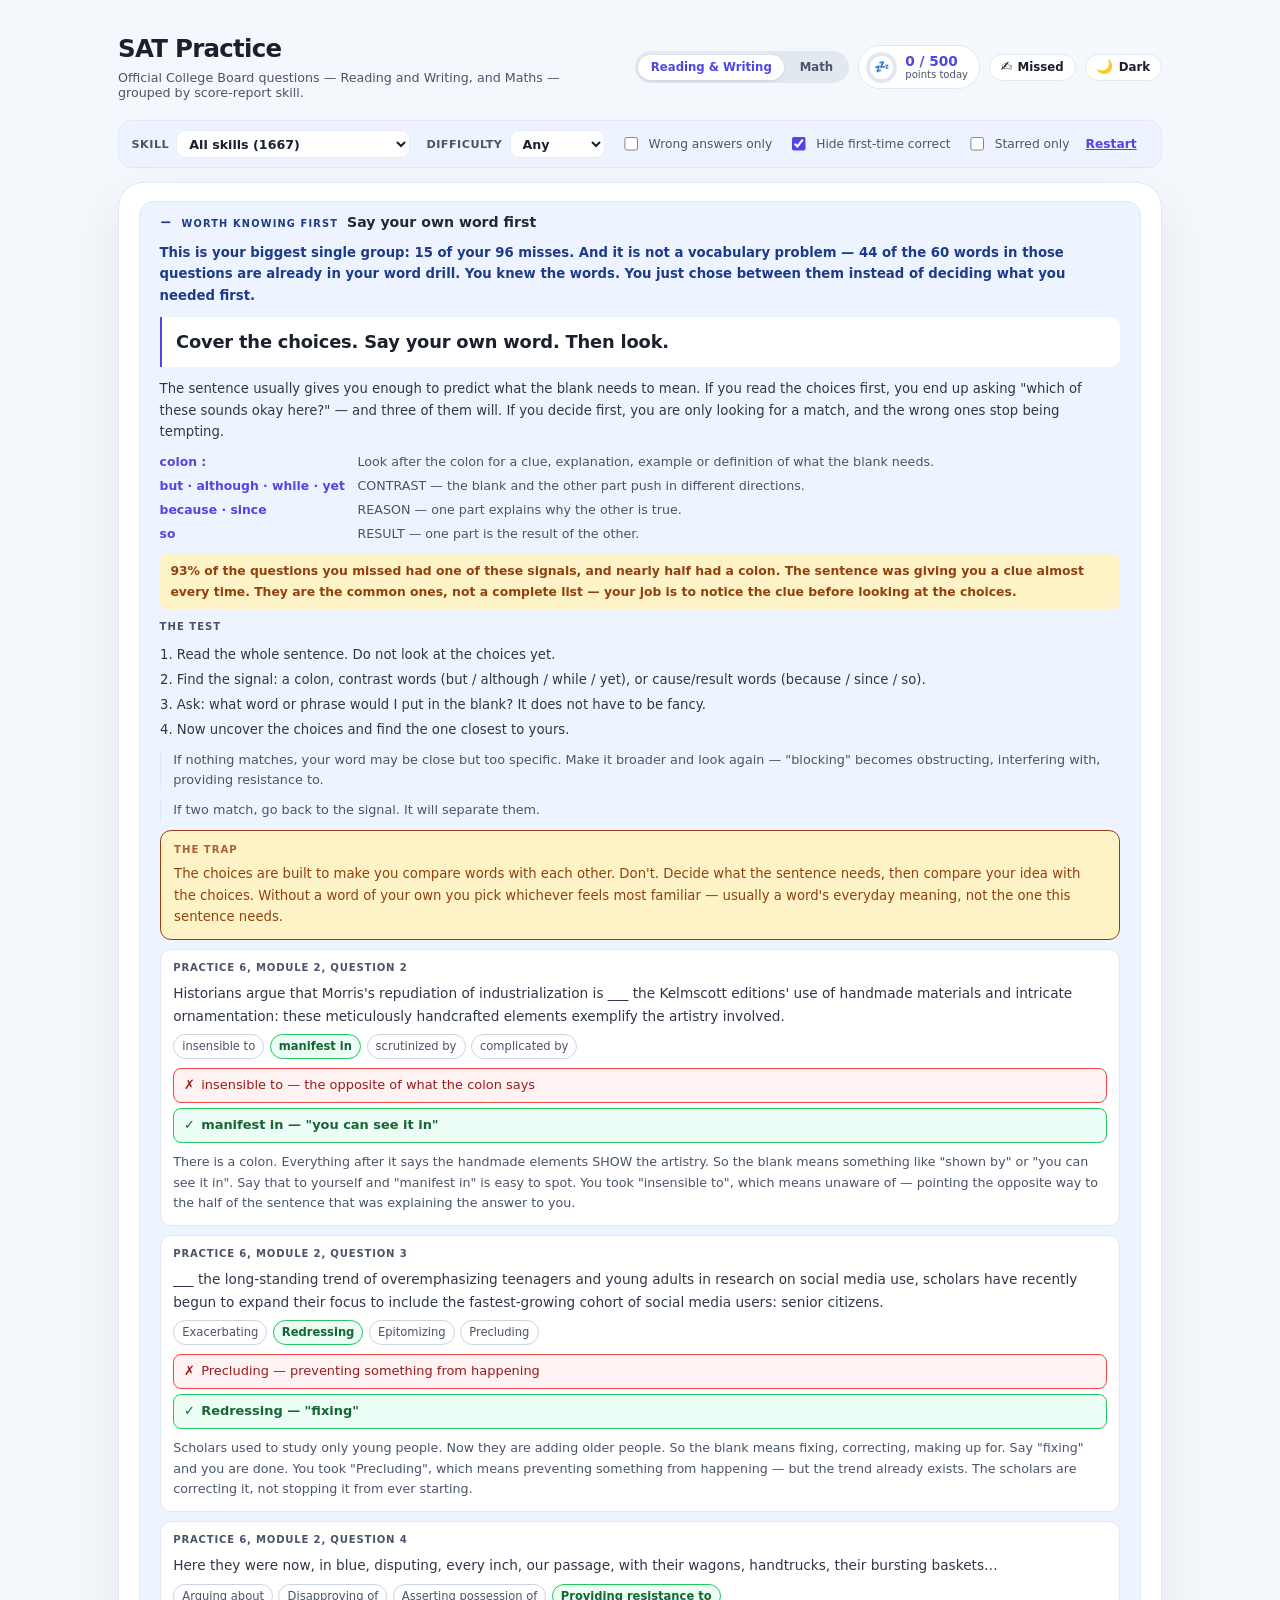
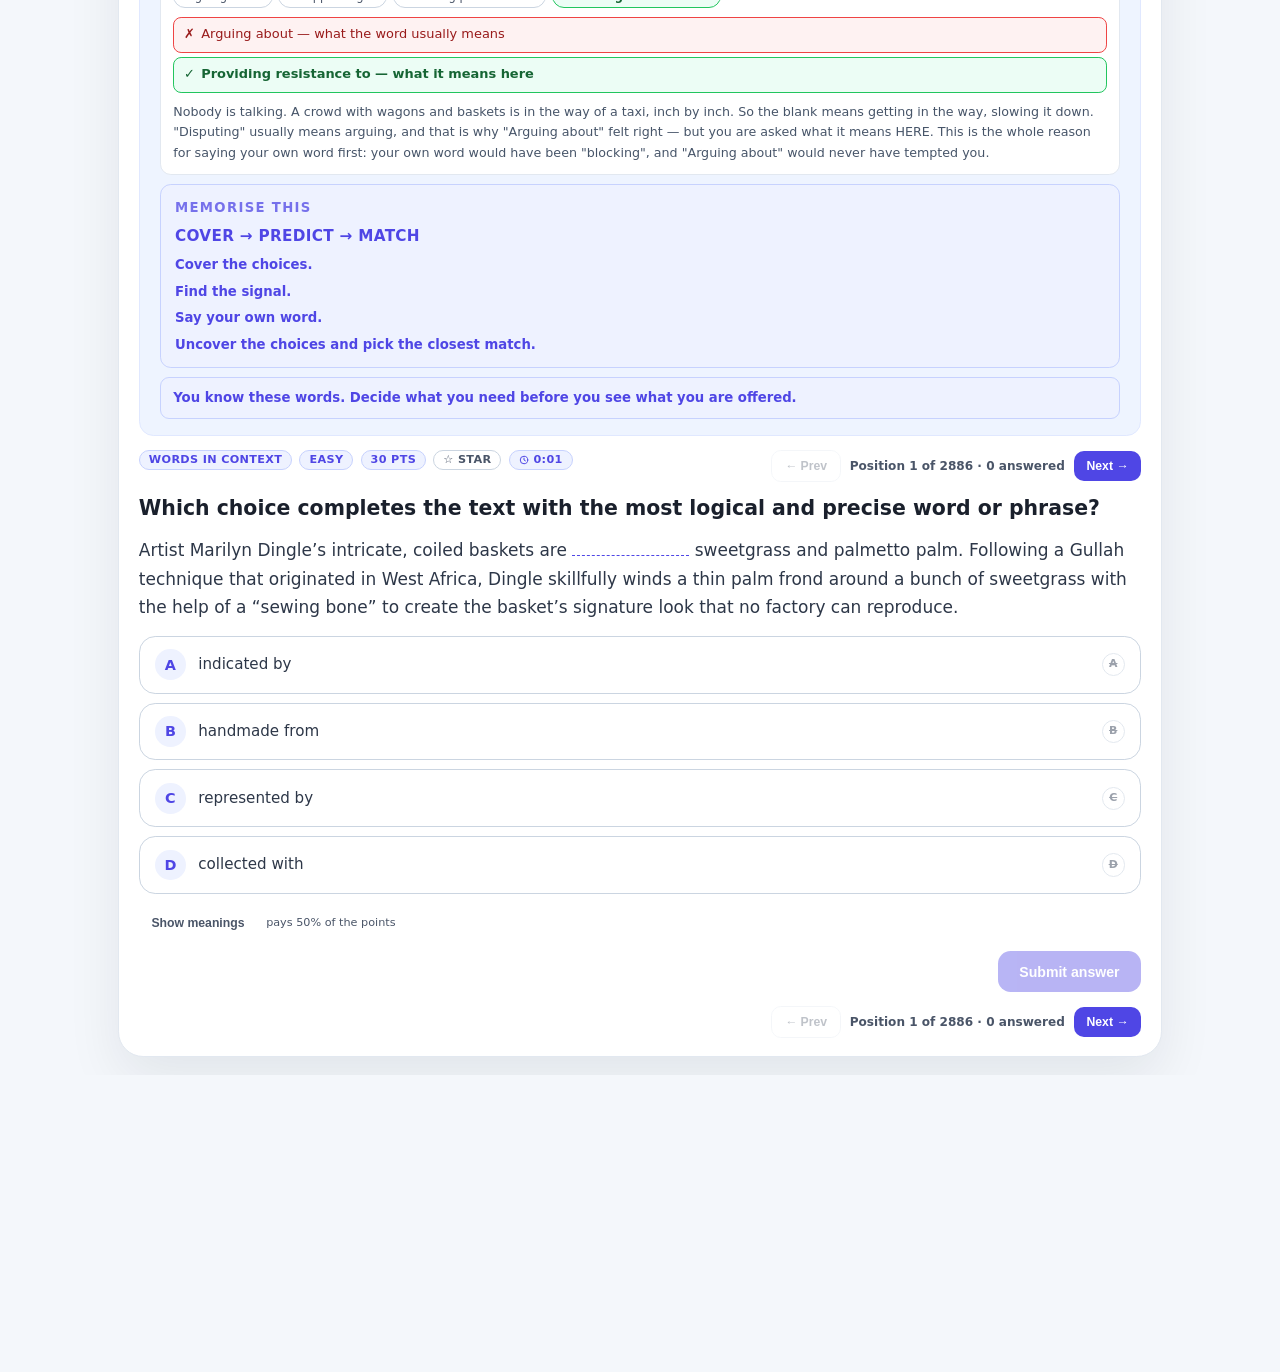
==== index.html @ 25da9910 "words-in-context concept" ====
<!DOCTYPE html>
<html lang="en">
<head>
  <meta charset="UTF-8" />
  <meta name="viewport" content="width=device-width, initial-scale=1.0" />
  <title>SAT Practice</title>
  <!-- ?v= bumps whenever styles.css changes, so browsers and GitHub Pages
       cannot serve a stale stylesheet against new markup. -->
  <link rel="stylesheet" href="styles.css?v=84" />
  <script>
    // Applied before first paint so a saved dark preference never flashes light.
    try {
      var saved = localStorage.getItem('theme');
      if (saved === 'dark' || saved === 'light') {
        document.documentElement.setAttribute('data-theme', saved);
      }
    } catch (e) { /* storage unavailable; fall back to the OS preference */ }
  </script>
</head>
<body>
  <div class="page">
    <div class="topbar">
      <div>
        <!-- Names the app, not the section. The section switch is immediately
             below and already says which half he is in, so a heading that
             rewrote itself was both redundant and the thing still claiming this
             app is Reading-and-Writing only. -->
        <h1>SAT Practice</h1>
        <p>Official College Board questions — Reading and Writing, and Maths —
           grouped by score-report skill.</p>
      </div>
      <!-- The only progress kept on screen while he works, and the way into the
           rest of it: the ring fills with the day's points and the mark inside
           changes as it does, so one glance says how the day is going. -->
      <div class="topbar-tools">
        <!-- Up here with the chrome rather than down in the filter bar: the SAT
             scores these separately, 200-800 each, so they are two modes and not
             two filters -- switching swaps the pool, the skill list and the
             headline figure together. Moving it out also lets the filters below
             sit on one line. Maths is ~33 MB of MathML and figures and is not
             fetched until this is pressed. -->
        <div class="section-switch" role="group" aria-label="Section">
          <button type="button" class="section-btn is-on" data-section="rw"
                  aria-pressed="true">Reading &amp; Writing</button>
          <button type="button" class="section-btn" data-section="math"
                  aria-pressed="false">Math</button>
        </div>
        <button type="button" class="target-tile" id="openProgress" aria-label="Open progress">
          <span class="target-ring" id="targetRing">
            <span class="target-icon" id="targetIcon" aria-hidden="true">💤</span>
          </span>
          <span class="target-text">
            <span class="target-num" id="targetMini">0 / 500</span>
            <span class="target-lbl" id="targetLbl">points today</span>
          </span>
        </button>
        <!-- Every question he has missed on a real test, in one list. Shares the
             theme toggle's shape because it is the same kind of control: a small
             thing beside the ring, not competing with it. -->
        <button type="button" class="theme-toggle" id="openMissed" aria-haspopup="dialog">
          <span class="theme-toggle-icon" aria-hidden="true">✍️</span>
          <span class="theme-toggle-label">Missed</span>
        </button>
        <button type="button" class="theme-toggle" id="themeToggle" aria-pressed="false">
          <span class="theme-toggle-icon" aria-hidden="true">🌙</span>
          <span class="theme-toggle-label">Dark</span>
        </button>
      </div>
    </div>

    <!-- One compact bar. The skill list is built from the loaded banks and
         grouped by domain inside the dropdown, so the four score-report
         headings survive without costing four rows of screen. -->
    <div class="controls">
      <label class="control">
        <span>Skill</span>
        <select id="skillSelect"></select>
      </label>
      <label class="control">
        <span>Difficulty</span>
        <select id="difficultySelect">
          <option value="all">Any</option>
          <option value="easy">Easy</option>
          <option value="medium">Medium</option>
          <option value="hard">Hard</option>
        </select>
      </label>
      <!-- Only ever means anything inside "Missed in a test", so it appears with
           that skill and is absent otherwise rather than sitting there greyed
           out in every other view. Options are built from the set itself. -->
      <label class="control" id="testControl" hidden>
        <span>Test</span>
        <select id="testSelect"></select>
      </label>
      <!-- Questions he has missed are kept out of the ordinary sequence and
           gathered here, so they can be worked through as a set rather than met
           one at a time weeks apart. Nothing is deleted; this tick is where they
           live. -->
      <label class="switch" title="Questions you have missed are held out of the normal sequence and collected here. Tick to work through them as a set.">
        <input type="checkbox" id="wrongOnlyToggle" />
        <span>Wrong answers only</span>
      </label>
      <!-- On by default: the useful set is what he has still to get right, not
           the whole bank. Nothing is deleted -- the counts stay in his history
           and unticking brings every one of them straight back. -->
      <label class="switch" title="Hides questions answered correctly first time and never missed since. Nothing is deleted — untick to practise them again.">
        <input type="checkbox" id="hideAcedToggle" checked />
        <span>Hide first-time correct</span>
      </label>
      <!-- The only set he picks by hand. Inside it the two automatic retirements
           are off: a question he starred must not disappear because he later got
           it right. -->
      <label class="switch" title="Only the questions you have starred. Star and unstar them on the question itself — nothing here is automatic.">
        <input type="checkbox" id="starredOnlyToggle" />
        <span>Starred only</span>
      </label>
      <button type="button" class="link-btn" id="restartSequence">Restart</button>
    </div>

    <div class="layout">
      <!-- id is the scroll anchor: advancing lands here rather than the page top. -->
      <div class="card" id="questionCard">
        <div class="question-panel">
          <!-- Shown the moment the day's target is met. "Keep going" dismisses it
               for the rest of the session, so the target is a finish line rather
               than a wall -- he can always carry on, he just knows he's done. -->
          <div class="day-done" id="dayDone" hidden>
            <div>
              <p class="day-done-title">Daily set complete</p>
              <p class="day-done-detail" id="dayDoneDetail"></p>
            </div>
            <button type="button" class="btn btn-small day-done-go" id="dayDoneGo">Keep going</button>
          </div>

          <!-- The rule behind the skill he is working, ahead of the questions on
               it. <details> so it opens once and then folds away: a lesson he has
               read is furniture, and one he has not is the whole point. Whether it
               is folded is remembered. -->
          <details class="concept" id="conceptPanel" hidden>
            <summary class="concept-head">
              <span class="concept-kicker">Worth knowing first</span>
              <span class="concept-title" id="conceptTitle"></span>
            </summary>
            <div class="concept-body" id="conceptBody"></div>
          </details>

          <!-- The pager rides the badge line rather than taking a row of its own:
               that line is mostly empty, and the title below keeps full width to
               wrap in. A second copy sits at the foot of the card, right-aligned
               to match. Only this readout is aria-live, so it announces once. -->
          <div class="question-header">
            <p class="q-meta"></p>
            <div class="pager">
              <button class="btn btn-small prev-question">← Prev</button>
              <p class="set-readout" aria-live="polite"></p>
              <button class="btn btn-small next-question">Next →</button>
            </div>
          </div>

          <!-- Two reasons a question needs the PDF open alongside: the extraction
               lost an underline the question asks about, or the answer lives in a
               graph or table, which is not text and so was never going to survive.
               The title and detail are both set from script. -->
          <div class="pdf-notice" id="pdfNotice" hidden>
            <p class="pdf-notice-title" id="pdfNoticeTitle">Read this one from the PDF</p>
            <p class="pdf-notice-detail" id="pdfNoticeDetail"></p>
          </div>

          <h2 class="question-title">Loading…</h2>

          <p class="cloze"></p>

          <!-- Maths stems are multi-paragraph and can hold a figure, and a <p>
               cannot contain a <p> -- dropped into .cloze above, the parser would
               unnest them and the stem would come apart. Its own block, shown
               instead of the title and cloze for that section. -->
          <div class="math-stem" id="mathStem" hidden></div>

          <!-- Shown automatically for any question tagged with a relationship;
               there is no switch because committing to the direction first is
               how these are meant to be worked. -->
          <div class="direction-step" id="directionStep" hidden>
            <p class="direction-prompt">Before you look at the choices — which way does this sentence turn?</p>
            <div class="direction-choices" id="directionChoices"></div>
            <p class="direction-feedback" id="directionFeedback" hidden></p>
          </div>

          <div class="options"></div>

          <!-- Words in Context only. Reveals what the four choices mean before he
               answers, for a share of the points -- without it, a question whose
               words he does not know is a blind guess, and he learns nothing from
               it. The share falls the more he leans on it in a day. -->
          <div class="peek-row" id="peekRow" hidden>
            <button type="button" class="btn btn-small peek-btn" id="peekBtn">
              Show meanings
            </button>
            <span class="peek-note" id="peekNote"></span>
          </div>

          <!-- Grading sits behind a button on purpose: clicking a choice only
               marks it, so two options can be weighed and the mark moved before
               anything is committed. Hidden once the question has been graded. -->
          <div class="submit-row" id="submitRow">
            <button type="button" class="btn submit-answer" id="submitAnswer" disabled>Submit answer</button>
          </div>

          <p class="rule-box" id="ruleBox" hidden></p>

          <!-- Vocabulary drill only: hands him back to the question the word came
               from, so a word is never just a word on a card. -->
          <div class="source-row" id="sourceRow" hidden>
            <button type="button" class="btn btn-small source-link" id="sourceLink">
              See this word in its question →
            </button>
          </div>

          <div class="pager pager-bottom">
            <button class="btn btn-small prev-question">← Prev</button>
            <p class="set-readout"></p>
            <button class="btn btn-small next-question">Next →</button>
          </div>

        </div>
      </div>

    </div>
  </div>


  <!-- Progress lives here rather than beside the question: a wall of numbers
       moving in his peripheral vision while he reads a passage was the problem.
       Native <dialog> brings the backdrop, Esc and focus handling with it. -->
  <dialog class="progress-dialog" id="progressDialog" aria-labelledby="progressTitle">
    <div class="progress-head">
      <div>
        <h2 class="progress-title" id="progressTitle">Progress</h2>
        <p class="progress-sub" id="progressSub"></p>
      </div>
      <button type="button" class="dialog-close" id="closeProgress" aria-label="Close progress">
        <span aria-hidden="true">×</span>
      </button>
    </div>
    <div class="progress-body">
      <!-- Four tiles: the day, the score, the habit, the record. Every figure on
           screen at once, so there is nothing to navigate. -->
      <div class="tiles">
        <div class="tile">
          <div class="tile-k">Today</div>
          <div class="tile-v is-accent" id="dailyCount">0</div>
          <div class="tile-n" id="dailyNote">of 500 points</div>
          <div class="daily-track">
            <div class="daily-fill" id="dailyFill"></div>
          </div>
          <!-- Right plus wrong IS answered, so a third count said nothing new. -->
          <div class="session-summary">
            <span class="chip-right" id="correctCount">✓ 0</span>
            <span class="chip-wrong" id="incorrectCount">✗ 0</span>
          </div>

          <!-- Where the day's points came from. The two sections are scored
               separately by the SAT, so one total answers "did I work today" but
               not "did I work on the thing I am weakest at". Hidden until there
               are points to split. -->
          <div class="day-split" id="daySplit" hidden>
            <span class="split-part"><b id="splitRwPts">0</b> R&amp;W</span>
            <span class="split-part"><b id="splitMathPts">0</b> Math</span>
            <!-- Only on a day that straddles the arrival of the split: points
                 answered before it existed belong to no section. Shown so the
                 parts always reconcile with the total above. -->
            <span class="split-part is-rest" id="splitRest" hidden>
              <b id="splitRestPts">0</b> earlier
            </span>
          </div>
        </div>

        <div class="tile">
          <div class="tile-k">Projected</div>
          <div class="tile-v" id="projection">—</div>
          <div class="tile-n" id="projectionNote"></div>
          <!-- Both sections at once, the way the points split does: the big number
               follows whichever section he is working, but a progress dialog is
               read to see where he stands overall, and switching section to find
               the other figure would defeat that. The SAT scores them separately,
               so there is no combined total here on purpose. -->
          <div class="day-split" id="scoreSplit" hidden>
            <span class="split-part"><b id="splitRwScore">—</b> R&amp;W</span>
            <span class="split-part"><b id="splitMathScore">—</b> Math</span>
          </div>
        </div>

        <div class="tile">
          <div class="tile-k">Streak</div>
          <div class="tile-v" id="streakValue">0</div>
          <div class="tile-n" id="streakDays">days in a row</div>
        </div>

        <div class="tile">
          <div class="tile-k">Best day</div>
          <div class="tile-v" id="bestValue">—</div>
          <div class="tile-n" id="pointsNote"></div>
        </div>
      </div>

      <div class="panel-grid">
        <section>
          <h3 class="panel-heading">Run-in to the SAT</h3>
          <!-- The grid is aria-hidden: the streak tile says it in words already,
               and a screen reader gains nothing from fifty unlabelled squares. -->
          <div class="heat-labels" aria-hidden="true">
            <span>M</span><span>T</span><span>W</span><span>T</span><span>F</span><span>S</span><span>S</span>
          </div>
          <div class="heat" id="heatmap" aria-hidden="true"></div>
        </section>

        <section>
          <h3 class="panel-heading">Skill strength · weakest first</h3>
          <div class="skills-grid" id="skillStats"></div>
          <p class="queue-note">
            The multiplier is what each answer pays. Pick a skill from the dropdown
            to work on it.
          </p>
          <div class="streak" id="streakStrip" aria-label="Recent answers"></div>
          <p class="queue-note" id="lifetimeStats">No questions answered yet</p>
          <p class="direction-score" id="directionScore" hidden></p>
        </section>
      </div>

      <!-- Vocabulary he has actually met, gathered from the questions he has
           worked. Words from questions he got wrong come first, because those are
           the ones that cost him marks. The list scrolls inside its own box so the
           dialog itself never does. -->
      <section class="words-block">
        <h3 class="panel-heading" id="wordsHeading">Words met</h3>
        <div class="words-list" id="wordsList"></div>
      </section>
    </div>
  </dialog>

  <!-- Every question missed on a real test, in one place: the sittings down the
       left, the question he picks laid out on the right. One dialog rather than a
       list that opens a second over the top of itself -- browsing and reading are
       the same activity here, and a popup covering the list loses his place in it.
       Nothing is withheld on the right: he has already sat these. -->
  <dialog class="progress-dialog missed-dialog" id="missedDialog" aria-labelledby="missedTitle">
    <div class="progress-head">
      <div>
        <h2 class="progress-title" id="missedTitle">Missed in a test</h2>
        <p class="progress-sub" id="missedSub"></p>
      </div>
      <button type="button" class="dialog-close" id="closeMissed" aria-label="Close missed questions">
        <span aria-hidden="true">×</span>
      </button>
    </div>

    <div class="missed-split">
      <!-- Left: the filters and the list, scrolling on their own. -->
      <div class="missed-pane">
        <div class="missed-filters">
          <label class="control">
            <span>Test</span>
            <select id="missedTest"></select>
          </label>
          <label class="control">
            <span>Skill</span>
            <select id="missedSkill"></select>
          </label>
        </div>
        <div class="missed-body" id="missedList"></div>
      </div>

      <!-- Right: whichever question is selected, as the card renders it. -->
      <div class="missed-detail" id="missedDetail">
        <div class="missed-detail-head">
          <h3 class="missed-detail-title" id="qDialogTitle">Nothing selected</h3>
          <p class="progress-sub" id="qDialogSub"></p>
        </div>
        <div class="question-body" id="qDialogBody"></div>
        <!-- Two things to want from a question he has already sat, and opening it
             should not decide for him: read it cold and try it again, or go
             straight to why the answer was the answer. So it opens unmarked and
             the solution is a deliberate press. -->
        <div class="question-foot">
          <button type="button" class="btn btn-small" id="revealSolution" hidden>See solution</button>
          <button type="button" class="btn btn-small" id="practiseQuestion" hidden>Take this question</button>
        </div>
      </div>
    </div>
  </dialog>

  <script src="shared.js?v=11"></script>
  <script src="app.js?v=91"></script>
</body>
</html>
---- styles.css ----
:root {
  color-scheme: light;
  --bg: #f4f7fb;
  --fg: #1a202c;
  --muted: #4a5568;
  --body-text: #2d3748;
  --detail-text: #475569;
  --heading: #1f2937;

  --card-bg: #ffffff;
  --card-border: #e2e8f0;
  --card-shadow: 0 24px 60px rgba(15, 23, 42, 0.08);

  --panel-bg: #eef4ff;
  --panel-border: #e0e8ff;
  --panel-fg: #1e3a8a;
  --chip-bg: #ffffff;
  --chip-border: #e6edf9;

  --option-bg: #ffffff;
  --option-border: #cbd5e1;
  --option-hover: #667eea;
  --rule: #e2e8f0;

  --btn-bg: #e2e8f0;
  --btn-fg: #1f2937;

  --correct-border: #22c55e;
  --correct-bg: #ecfdf5;
  --incorrect-border: #ef4444;
  --incorrect-bg: #fef2f2;

  --pending-bg: #fef3c7;
  --pending-fg: #92400e;
  --good-bg: #d1fae5;
  --good-fg: #166534;
  --bad-bg: #fee2e2;
  --bad-fg: #991b1b;

  --accent: #4f46e5;
  --accent-fg: #ffffff;
  --accent-soft: #eef2ff;
  --accent-border: #c7d2fe;
}

/* Dark values live in one place and are applied by two selectors below:
   the OS preference, and an explicit data-theme set by the toggle. */
@media (prefers-color-scheme: dark) {
  :root:not([data-theme="light"]) {
    color-scheme: dark;
    --bg: #0f172a;
    --fg: #e2e8f0;
    --muted: #94a3b8;
    --body-text: #cbd5e1;
    --detail-text: #94a3b8;
    --heading: #f1f5f9;

    --card-bg: #1e293b;
    --card-border: #334155;
    --card-shadow: 0 24px 60px rgba(0, 0, 0, 0.45);

    --panel-bg: #172136;
    --panel-border: #33415f;
    --panel-fg: #93c5fd;
    --chip-bg: #0f172a;
    --chip-border: #334155;

    --option-bg: #1e293b;
    --option-border: #475569;
    --option-hover: #818cf8;
    --rule: #334155;

    --btn-bg: #334155;
    --btn-fg: #e2e8f0;

    --correct-border: #22c55e;
    --correct-bg: #052e1b;
    --incorrect-border: #ef4444;
    --incorrect-bg: #3f1212;

    --pending-bg: #422006;
    --pending-fg: #fcd34d;
    --good-bg: #052e1b;
    --good-fg: #6ee7b7;
    --bad-bg: #3f1212;
    --bad-fg: #fca5a5;

    --accent: #818cf8;
    --accent-fg: #0f172a;
    --accent-soft: #272554;
    --accent-border: #4338ca;
  }
}

:root[data-theme="dark"] {
  color-scheme: dark;
  --bg: #0f172a;
  --fg: #e2e8f0;
  --muted: #94a3b8;
  --body-text: #cbd5e1;
  --detail-text: #94a3b8;
  --heading: #f1f5f9;

  --card-bg: #1e293b;
  --card-border: #334155;
  --card-shadow: 0 24px 60px rgba(0, 0, 0, 0.45);

  --panel-bg: #172136;
  --panel-border: #33415f;
  --panel-fg: #93c5fd;
  --chip-bg: #0f172a;
  --chip-border: #334155;

  --option-bg: #1e293b;
  --option-border: #475569;
  --option-hover: #818cf8;
  --rule: #334155;

  --btn-bg: #334155;
  --btn-fg: #e2e8f0;

  --correct-border: #22c55e;
  --correct-bg: #052e1b;
  --incorrect-border: #ef4444;
  --incorrect-bg: #3f1212;

  --pending-bg: #422006;
  --pending-fg: #fcd34d;
  --good-bg: #052e1b;
  --good-fg: #6ee7b7;
  --bad-bg: #3f1212;
  --bad-fg: #fca5a5;

  --accent: #818cf8;
  --accent-fg: #0f172a;
  --accent-soft: #272554;
  --accent-border: #4338ca;
}

* {
  box-sizing: border-box;
}

/* The hidden attribute is display:none from the UA stylesheet, and ANY author
   rule that sets display beats it regardless of specificity. Three elements are
   toggled with .hidden from JS and also carry a display of their own --
   .submit-row, .day-done and .options -- so without this they never actually
   hide. Keep this rule above the components it guards. */
[hidden] {
  display: none !important;
}

body {
  margin: 0;
  font-family: Inter, system-ui, sans-serif;
  background: var(--bg);
  color: var(--fg);
  display: flex;
  justify-content: center;
  /* Bakes in what browser zoom at 90% looked like. Applied here rather than
     scaling forty individual values because zoom scales everything -- type, the
     px paddings and gaps, the badge chips, the sidebar -- in one proportional
     step, which is exactly what the browser was doing. Set to 1 to undo.
     Note this does NOT shift the media-query breakpoints: real browser zoom
     widens the viewport in CSS px, element zoom does not, so the 780px stacking
     point still fires on the true window width. That is the behaviour we want. */
  zoom: 0.9;
}

.page {
  /* max-width rather than a fixed width, so windows narrower than 1200px
     shrink to fit instead of forcing the page to scroll sideways. */
  width: 100%;
  max-width: 1200px;
  margin-top: 18px;
  padding: 20px;
}

.topbar {
  display: flex;
  position: relative;
  justify-content: space-between;
  align-items: center;
  gap: 24px;
  margin-bottom: 22px;
}
.topbar h1 {
  margin: 0;
  font-size: 1.7rem;
  letter-spacing: -0.03em;
}
.topbar p {
  margin: 8px 0 0;
  color: var(--muted);
  /* Wide enough to keep the subtitle on one line on a desktop; it still wraps
     on narrow screens, where the topbar stacks anyway. */
  max-width: 640px;
  font-size: 0.88rem;
}

.sparkle-canvas {
  position: absolute;
  inset: 0;
  width: 100%;
  height: 100%;
  pointer-events: none;
  border-radius: 28px;
  z-index: 10;
  background: transparent;
}



.session-summary {
  display: flex;
  gap: 6px;
  flex-wrap: wrap;
  color: var(--panel-fg);
  font-size: 0.92rem;
  font-weight: 700;
  align-items: center;
}

.session-summary .chip-right {
  color: var(--good-fg);
  border-color: var(--correct-border);
}

.session-summary .chip-wrong {
  color: var(--bad-fg);
  border-color: var(--incorrect-border);
}

.session-summary span {
  padding: 3px 9px;
  border-radius: 999px;
  background: var(--chip-bg);
  border: 1px solid var(--chip-border);
  font-weight: 600;
  font-size: 0.92rem;
}






.daily-track {
  height: 6px;
  border-radius: 999px;
  background: var(--btn-bg);
  overflow: hidden;
}

.daily-fill {
  height: 100%;
  width: 0;
  border-radius: 999px;
  background: var(--accent);
  transition: width 0.35s ease;
}

/* Green rather than accent once the day is done, so a full bar reads as
   finished instead of merely long. */
.daily-fill.is-done {
  background: var(--correct-border);
}

/* Banner at the top of the card the moment the target is met. */
.day-done {
  display: flex;
  align-items: center;
  justify-content: space-between;
  gap: 14px;
  padding: 12px 14px;
  border-radius: 14px;
  border: 1px solid var(--correct-border);
  background: var(--correct-bg);
}

.day-done-title {
  margin: 0;
  font-size: 0.98rem;
  font-weight: 700;
  color: var(--fg);
}

.day-done-detail {
  margin: 2px 0 0;
  font-size: 0.84rem;
  color: var(--body-text);
}

.day-done-go {
  flex-shrink: 0;
  background: transparent;
  color: var(--muted);
  border: 1px solid var(--btn-bg);
}

.day-done-go:hover {
  background: var(--btn-bg);
  color: var(--btn-fg);
}

@media (prefers-reduced-motion: reduce) {
  .daily-fill { transition: none; }
}






/* The per-question worth, sitting with the skill and difficulty badges. Accent
   fill rather than the outlined look of the others, because it is the one badge
   that changes question to question. */
.q-meta .tag-points {
  background: var(--accent);
  border-color: var(--accent);
  color: var(--accent-fg);
  font-variant-numeric: tabular-nums;
}

/* ---------- Words met ---------- */

.source-row {
  display: flex;
  justify-content: flex-start;
}

.source-link {
  background: var(--accent-soft);
  color: var(--accent);
  border: 1px solid var(--accent-border);
}

.source-link:hover {
  background: var(--accent);
  color: var(--accent-fg);
}

.words-block {
  padding-top: 16px;
  border-top: 1px solid var(--rule);
}

/* Scrolls inside its own box, so a long list never makes the dialog scroll. */
.words-list {
  max-height: 116px;
  overflow-y: auto;
  display: grid;
  grid-template-columns: repeat(2, minmax(0, 1fr));
  gap: 2px 26px;
  padding-right: 6px;
}

.word-row {
  display: flex;
  align-items: baseline;
  gap: 8px;
  padding: 3px 0;
  font-size: 0.85rem;
  border-bottom: 1px solid transparent;
}

.word-term {
  flex: 0 0 auto;
  font-weight: 700;
  color: var(--fg);
}

.word-gloss {
  min-width: 0;
  color: var(--muted);
  /* One line each: the list is for recognition, and the sentence is on hover. */
  white-space: nowrap;
  overflow: hidden;
  text-overflow: ellipsis;
}

/* Met in a question he got wrong -- the ones worth coming back to. */
.word-row.is-missed .word-term {
  color: var(--bad-fg);
}

.word-row.is-missed {
  border-bottom-color: var(--incorrect-border);
}

@media (max-width: 720px) {
  .words-list {
    grid-template-columns: minmax(0, 1fr);
  }
}

.q-meta .tag-points.is-earned {
  background: var(--correct-border);
  border-color: var(--correct-border);
  color: var(--card-bg);
}

.q-meta .tag-points.is-missed {
  background: transparent;
  border-color: var(--option-border);
  color: var(--muted);
}

/* The clock. Outlined and muted rather than filled: it ticks once a second, and a
   coloured badge doing that beside the question is a thing to watch instead of the
   question. tabular-nums so the line does not shuffle as the digits change, and a
   min-width so it does not jump a pixel wider going from 0:59 to 1:00. */
.q-meta .tag-timer {
  display: inline-flex;
  align-items: center;
  justify-content: center;
  gap: 5px;
  min-width: 64px;
  background: transparent;
  border-color: var(--option-border);
  color: var(--muted);
  font-variant-numeric: tabular-nums;
}

/* A clock face ahead of the digits, drawn as a mask rather than an image so it
   takes the badge's own colour -- including the amber it turns past the pace -- and
   as a mask rather than a character because Unicode's clock glyphs render as
   full-colour emoji on most platforms, which would fight everything around them.
   One hand straight up and one to the lower right: two hands at different angles
   is what reads as a clock at 11px, where a symmetrical 12:00 reads as a cross. */
.q-meta .tag-timer::before {
  --clock: url("data:image/svg+xml,%3Csvg xmlns='http://www.w3.org/2000/svg' viewBox='0 0 24 24' fill='none' stroke='%23000' stroke-width='2.4' stroke-linecap='round' stroke-linejoin='round'%3E%3Ccircle cx='12' cy='12' r='9'/%3E%3Cpath d='M12 7.4V12l3.4 2'/%3E%3C/svg%3E");
  content: "";
  flex: none;
  width: 0.92em;
  height: 0.92em;
  background-color: currentColor;
  -webkit-mask: var(--clock) center / contain no-repeat;
  mask: var(--clock) center / contain no-repeat;
}

/* Without a mask, that rule is a filled box painting a solid square where the
   clock should be. No icon is the better failure. */
@supports not ((mask: none) or (-webkit-mask: none)) {
  .q-meta .tag-timer::before { display: none; }
}

/* Past the pace budget. This one is meant to catch his eye. */
.q-meta .tag-timer.is-slow {
  background: var(--pending-bg);
  border-color: var(--pending-fg);
  color: var(--pending-fg);
}








.heat-labels,
.heat {
  display: grid;
  grid-template-columns: repeat(7, 1fr);
  gap: 4px;
  /* Capped hard: the runway is eight rows deep, so full-width cells would make
     the calendar the tallest thing in the panel by a distance. */
  max-width: 224px;
}

.heat-labels {
  margin-bottom: 3px;
}

.heat {
  margin-bottom: 14px;
}

.heat-labels span {
  font-size: 0.7rem;
  font-weight: 700;
  text-align: center;
  color: var(--muted);
}

.heat-cell {
  /* Square, and sized by the column rather than fixed, so the grid fits the
     sidebar whatever the runway length turns out to be. */
  aspect-ratio: 1;
  border-radius: 3px;
  background: var(--btn-bg);
  /* Holds the day's points -- ~43px of cell inside the capped grid. */
  display: flex;
  align-items: center;
  justify-content: center;
  font-size: 0.66rem;
  font-weight: 700;
  font-style: normal;
  line-height: 1;
  font-variant-numeric: tabular-nums;
  overflow: hidden;
}

/* Contrast follows the fill: dark text on the pale end, light on the strong. */
.heat-cell.heat-1 { color: var(--fg); }
.heat-cell.heat-2,
.heat-cell.heat-3,
.heat-cell.heat-4 { color: var(--card-bg); }

/* Four steps from a third of the target to the whole of it. */
.heat-cell.heat-0 { background: var(--btn-bg); }
.heat-cell.heat-1 { background: color-mix(in srgb, var(--accent) 30%, var(--btn-bg)); }
.heat-cell.heat-2 { background: color-mix(in srgb, var(--accent) 55%, var(--btn-bg)); }
.heat-cell.heat-3 { background: color-mix(in srgb, var(--accent) 78%, var(--btn-bg)); }
.heat-cell.heat-4 { background: var(--correct-border); }

/* Days not yet reached: a dot, not an outlined box. Forty empty squares with
   borders read as a spreadsheet; dots read as space still to fill. */
.heat-cell.is-future {
  background: radial-gradient(circle, var(--rule) 0 1.5px, transparent 1.6px);
  box-shadow: none;
}

.heat-cell.is-today {
  box-shadow: inset 0 0 0 1.5px var(--accent);
}

/* Test day: a ring rather than a solid block, so two red squares do not shout
   over the fortnight of work leading up to them. */
.heat-cell.is-exam {
  background: color-mix(in srgb, var(--incorrect-border) 22%, transparent);
  box-shadow: inset 0 0 0 1.5px var(--incorrect-border);
}

/* progress bar removed: use questions answered label instead */

.card {
  position: relative;
  border-top: 3px solid var(--accent);
  background: var(--card-bg);
  border-radius: 28px;
  box-shadow: var(--card-shadow);
  overflow: hidden;
  border: 1px solid var(--card-border);
  margin: 0 auto;
}

/* Advancing scrolls this card to the top of the viewport; without the margin its
   top border and accent rule would sit flush against the edge and read as cut. */
#questionCard {
  scroll-margin-top: 20px;
}

.question-panel {
  display: flex;
  flex-direction: column;
  gap: 15px;
  padding: 20px 22px;
}

.question-header {
  display: flex;
  justify-content: space-between;
  align-items: flex-start;
  gap: 16px;
}

/* No margin: the title is its own child of .question-panel now, so the panel's
   gap is what spaces it off the badge line above. */
.question-title {
  margin: 0;
  font-size: 1.42rem;
  line-height: 1.32;
}

.question-text {
  margin: 0;
  color: var(--body-text);
  line-height: 1.8;
  font-size: 1rem;
}

/* Question card takes the remaining width; the sidebar card sits beside it. */
.layout {
  display: flex;
  align-items: flex-start;
  gap: 24px;
}

/* Only the question card lives here now; progress moved into a dialog. */
.layout > .card {
  flex: 1;
  min-width: 0;
}

.panel-heading {
  margin: 0 0 12px;
  font-size: 0.84rem;
  font-weight: 700;
  letter-spacing: 0.09em;
  text-transform: uppercase;
  color: var(--muted);
}

/* ---------- Top bar tools ---------- */

.topbar-tools {
  display: flex;
  align-items: center;
  flex-wrap: wrap;
  justify-content: flex-end;
  gap: 10px;
  flex-shrink: 0;
}

/* The tile that stays on screen while he works, and the way into the panel.
   No separate button: the tile IS the control. */
.target-tile {
  display: flex;
  align-items: center;
  gap: 9px;
  padding: 6px 12px 6px 7px;
  border: 1px solid var(--card-border);
  border-radius: 999px;
  background: var(--card-bg);
  color: var(--fg);
  font: inherit;
  cursor: pointer;
  text-align: left;
  transition: border-color 0.15s ease, transform 0.15s ease, box-shadow 0.15s ease;
}

.target-tile:hover {
  border-color: var(--accent-border);
  transform: translateY(-1px);
  box-shadow: 0 4px 14px rgba(0, 0, 0, 0.12);
}

.target-tile:focus-visible {
  outline: 2px solid var(--accent);
  outline-offset: 2px;
}

/* Conic gradient rather than an SVG arc: one custom property to animate, and it
   inherits the theme's colours for free. */
.target-ring {
  position: relative;
  flex: 0 0 auto;
  width: 35px;
  height: 35px;
  border-radius: 50%;
  display: grid;
  place-items: center;
  background: conic-gradient(
    var(--accent) calc(var(--pct, 0) * 1%),
    var(--btn-bg) 0
  );
  transition: background 0.4s ease;
}

.target-ring.is-done {
  background: conic-gradient(var(--correct-border) 100%, var(--correct-border) 0);
}

/* One extra outer ring per whole target beyond the first, so overshooting keeps
   showing on the tile instead of the ring simply sitting full. */
.target-ring[data-laps="1"] {
  box-shadow:
    0 0 0 2px var(--card-bg),
    0 0 0 3.5px var(--correct-border);
}

.target-ring[data-laps="2"] {
  box-shadow:
    0 0 0 2px var(--card-bg),
    0 0 0 3.5px var(--correct-border),
    0 0 0 5.5px var(--card-bg),
    0 0 0 7px var(--correct-border);
}

.target-ring[data-laps="3"] {
  box-shadow:
    0 0 0 2px var(--card-bg),
    0 0 0 3.5px var(--correct-border),
    0 0 0 5.5px var(--card-bg),
    0 0 0 7px var(--correct-border),
    0 0 0 9px var(--card-bg),
    0 0 0 10.5px var(--correct-border);
}

/* The rings need somewhere to sit once there are two or three of them. */
.target-ring[data-laps="1"] { margin: 0 3px; }
.target-ring[data-laps="2"] { margin: 0 6px; }
.target-ring[data-laps="3"] { margin: 0 10px; }

/* The inner disc, which also carries the stage mark. */
.target-icon {
  width: 26px;
  height: 26px;
  border-radius: 50%;
  background: var(--card-bg);
  display: grid;
  place-items: center;
  font-size: 0.86rem;
  line-height: 1;
}

/* The mark dances only once the target is beaten. While he is still working
   toward it the tile stays still -- a permanently moving thing in the top bar
   is the distraction the sidebar was removed to avoid. It gets livelier with
   each extra target. */
.target-ring.is-done .target-icon {
  animation: icon-dance 1.7s ease-in-out infinite;
}

.target-ring.is-done[data-laps="2"] .target-icon { animation-duration: 1.15s; }
.target-ring.is-done[data-laps="3"] .target-icon { animation-duration: 0.8s; }

@keyframes icon-dance {
  0%, 100% { transform: translateY(0) rotate(0deg); }
  20% { transform: translateY(-2px) rotate(-9deg); }
  45% { transform: translateY(0) rotate(0deg) scale(1.06); }
  70% { transform: translateY(-2px) rotate(9deg); }
}

/* A one-off jump the moment a new stage is reached, over the top of the idle
   dance, so passing a milestone is felt and not merely displayed. */
.target-icon.is-promoted {
  animation: icon-pop 0.6s cubic-bezier(0.2, 1.4, 0.3, 1);
}

@keyframes icon-pop {
  0% { transform: scale(0.5) rotate(-20deg); }
  55% { transform: scale(1.45) rotate(10deg); }
  100% { transform: scale(1) rotate(0deg); }
}

@media (prefers-reduced-motion: reduce) {
  .target-ring.is-done .target-icon,
  .target-icon.is-promoted {
    animation: none;
  }
}

.target-text {
  display: flex;
  flex-direction: column;
  line-height: 1.2;
}

.target-num {
  font-size: 0.95rem;
  font-weight: 700;
  color: var(--accent);
  font-variant-numeric: tabular-nums;
  white-space: nowrap;
}

.target-num.is-done {
  color: var(--good-fg);
}

.target-lbl {
  font-size: 0.7rem;
  color: var(--muted);
  white-space: nowrap;
}

@media (prefers-reduced-motion: reduce) {
  .target-ring { transition: none; }
  .target-tile:hover { transform: none; }
}

/* ---------- Progress dialog ---------- */

.progress-dialog {
  width: min(94vw, 1000px);
  max-height: 92vh;
  padding: 0;
  margin: auto;
  border: 1px solid var(--card-border);
  border-radius: 20px;
  background: var(--card-bg);
  color: var(--fg);
  box-shadow: 0 30px 70px rgba(0, 0, 0, 0.35);
  overflow: hidden;
}

.progress-dialog::backdrop {
  background: rgba(8, 12, 24, 0.6);
  backdrop-filter: blur(3px);
}

/* Rises into place. Keyframes rather than a transition, because a dialog opens
   out of display:none and transitions cannot animate across that. */
.progress-dialog[open] {
  animation: dialog-in 0.2s cubic-bezier(0.2, 0.9, 0.25, 1);
}

.progress-dialog[open]::backdrop {
  animation: backdrop-in 0.2s ease;
}

@keyframes dialog-in {
  from {
    opacity: 0;
    transform: translateY(12px) scale(0.97);
  }
}

@keyframes backdrop-in {
  from { opacity: 0; }
}

/* Header stays put while the body scrolls under it. */
.progress-head {
  position: relative;
  display: flex;
  align-items: flex-start;
  justify-content: space-between;
  gap: 14px;
  padding: 18px 20px 14px;
  border-bottom: 1px solid var(--rule);
  background: var(--card-bg);
}

.progress-title {
  margin: 0;
  font-size: 1.35rem;
  font-weight: 700;
  letter-spacing: -0.02em;
}

/* One line of live state, so the panel says something before it is read. */
.progress-sub {
  margin: 3px 0 0;
  font-size: 0.9rem;
  color: var(--muted);
}

/* Icon only, circular, hard right. */
.dialog-close {
  flex: 0 0 auto;
  width: 31px;
  height: 31px;
  padding: 0;
  display: inline-flex;
  align-items: center;
  justify-content: center;
  border: 1px solid var(--rule);
  border-radius: 50%;
  background: transparent;
  color: var(--muted);
  font: inherit;
  font-size: 1.3rem;
  line-height: 1;
  cursor: pointer;
  transition: background 0.15s ease, color 0.15s ease, transform 0.2s ease;
}

.dialog-close:hover {
  background: var(--btn-bg);
  color: var(--fg);
  transform: rotate(90deg);
}

.dialog-close:focus-visible {
  outline: 2px solid var(--accent);
  outline-offset: 2px;
}

.progress-body {
  display: flex;
  flex-direction: column;
  gap: 18px;
  padding: 18px 20px;
  overflow-y: auto;
  max-height: calc(92vh - 84px);
}

/* Four figures across the top: the day, the score, the habit, the record. */
.tiles {
  display: grid;
  grid-template-columns: repeat(4, minmax(0, 1fr));
  gap: 10px;
}

.tile {
  display: flex;
  flex-direction: column;
  gap: 1px;
  padding: 14px 16px;
  border-radius: 13px;
  border: 1px solid var(--panel-border);
  background: var(--panel-bg);
}

.tile-k {
  font-size: 0.73rem;
  font-weight: 700;
  letter-spacing: 0.08em;
  text-transform: uppercase;
  color: var(--muted);
}

.tile-v {
  font-size: 1.85rem;
  font-weight: 700;
  line-height: 1.15;
  letter-spacing: -0.02em;
  font-variant-numeric: tabular-nums;
}

.tile-v.is-accent { color: var(--accent); }

/* Direction on the projected score: above his Practice 5 result or below it. */
.tile-v.is-up { color: var(--good-fg); }
.tile-v.is-down { color: var(--pending-fg); }

.tile-n {
  font-size: 0.82rem;
  line-height: 1.35;
  color: var(--muted);
}

/* Beat his best, or kept a streak alive -- both worth more than muted grey. */
.tile-n.is-record,
.tile-n.is-live {
  color: var(--good-fg);
  font-weight: 700;
}

/* The bar and the chips only appear in the Today tile, so they need spacing of
   their own rather than the tile's tight default gap. */
.tile .daily-track { margin-top: 7px; }
.tile .session-summary { margin-top: 7px; }

/* Calendar beside the skill list. */
.panel-grid {
  display: grid;
  grid-template-columns: 232px minmax(0, 1fr);
  gap: 22px;
  align-items: start;
  padding-top: 16px;
  border-top: 1px solid var(--rule);
}

/* Ten skills in two columns, which is what keeps the dialog off the scrollbar. */
.skills-grid {
  display: grid;
  grid-template-columns: repeat(2, minmax(0, 1fr));
  gap: 4px 30px;
  margin-bottom: 12px;
}

.skill-item {
  display: flex;
  align-items: center;
  gap: 9px;
  padding: 6px 0;
  font-size: 0.95rem;
}

.skill-name {
  flex: 1;
  min-width: 0;
  /* Ellipsis rather than wrapping: a two-line row would break the grid rhythm. */
  white-space: nowrap;
  overflow: hidden;
  text-overflow: ellipsis;
}

.skill-bar {
  flex: 0 0 60px;
  height: 6px;
  border-radius: 999px;
  background: var(--btn-bg);
  overflow: hidden;
}

.skill-bar i {
  display: block;
  height: 100%;
}

@media (max-width: 720px) {
  .tiles { grid-template-columns: repeat(2, minmax(0, 1fr)); }
  .panel-grid { grid-template-columns: minmax(0, 1fr); }
  .skills-grid { grid-template-columns: minmax(0, 1fr); }
}




@media (prefers-reduced-motion: reduce) {
  .progress-dialog[open],
  .progress-dialog[open]::backdrop {
    animation: none;
  }
  .dialog-close:hover {
    transform: none;
  }
}


.hint-button {
  width: 100%;
  padding: 10px 16px;
  font-size: 0.9rem;
  background: var(--accent-soft);
  color: var(--accent);
  border: 1px solid var(--accent-border);
}

.hint-text {
  margin: 12px 0 0;
  padding: 10px 12px;
  border-radius: 12px;
  background: var(--accent-soft);
  border-left: 3px solid var(--accent);
  color: var(--fg);
  font-size: 0.9rem;
  line-height: 1.5;
}

.options {
  display: grid;
  gap: 10px;
}

.option {
  display: grid;
  gap: 6px;
  padding: 14px 17px;
  border-radius: 18px;
  border: 1px solid var(--option-border);
  cursor: pointer;
  transition: all 0.2s ease;
  background: var(--option-bg);
}

/* :not(.showExplanation) so a graded question stops offering a hover affordance
   it will not honour -- the choices are read-only once the answer is in. */
.option:not(.showExplanation):hover {
  border-color: var(--accent);
  box-shadow: 0 0 0 3px var(--accent-soft);
}

.option.showExplanation {
  cursor: default;
}

/* Marked but not submitted. Deliberately accent-coloured rather than green or
   red: it says "this is the one I mean", not yet "this is right". */
.option.pending {
  border-color: var(--accent);
  background: var(--accent-soft);
  box-shadow: 0 0 0 3px var(--accent-soft);
}

.option.selected.correct {
  border-color: var(--correct-border);
  background: var(--correct-bg);
}

.option.selected.incorrect {
  border-color: var(--incorrect-border);
  background: var(--incorrect-bg);
}

.option .row {
  display: flex;
  align-items: center;
  gap: 14px;
}

.option .label {
  display: inline-flex;
  align-items: center;
  justify-content: center;
  width: 34px;
  height: 34px;
  border-radius: 50%;
  background: var(--accent-soft);
  color: var(--accent);
  font-weight: 700;
  flex-shrink: 0;
}

.option .text {
  flex: 1;
  font-size: 1.05rem;
  color: var(--body-text);
  line-height: 1.55;
}

/* Bluebook's eliminator: the choice letter with a line through it, sitting at the
   far end of the row so it never competes with the choice itself. */
.option-cross {
  flex: 0 0 auto;
  width: 26px;
  height: 26px;
  padding: 0;
  display: inline-flex;
  align-items: center;
  justify-content: center;
  border: 1px solid var(--option-border);
  border-radius: 50%;
  background: transparent;
  color: var(--muted);
  font: inherit;
  font-size: 0.76rem;
  font-weight: 700;
  line-height: 1;
  text-decoration: line-through;
  cursor: pointer;
  opacity: 0.55;
  transition: opacity 0.15s ease, border-color 0.15s ease, color 0.15s ease;
}

/* Quiet until the row is hovered, so four of these do not clutter the card. */
.option:hover .option-cross,
.option-cross:focus-visible {
  opacity: 1;
}

.option-cross:hover {
  border-color: var(--incorrect-border);
  color: var(--bad-fg);
  opacity: 1;
}

.option-cross[aria-pressed="true"] {
  opacity: 1;
  border-color: var(--incorrect-border);
  color: var(--bad-fg);
  background: var(--incorrect-bg);
}

.option-cross:focus-visible {
  outline: 2px solid var(--accent);
  outline-offset: 2px;
}

/* A ruled-out choice: struck through and faded, and it stops responding to
   clicks -- picking it again means un-crossing it first. */
.option.is-crossed {
  opacity: 0.5;
  cursor: default;
}

.option.is-crossed .text {
  text-decoration: line-through;
  text-decoration-thickness: 1.5px;
}

.option.is-crossed .label {
  background: transparent;
  border: 1px solid var(--option-border);
  color: var(--muted);
}

/* Once graded there is nothing left to eliminate. */
.option.showExplanation .option-cross {
  display: none;
}

.option .option-result {
  font-size: 1.2rem;
  width: 24px;
  text-align: center;
  flex-shrink: 0;
}

.option .gloss,
.option .explanation,
.option .insight,
.option .example {
  display: none;
  margin: 0;
  color: var(--detail-text);
  line-height: 1.45;
}

.option .explanation {
  font-size: 0.95rem;
}

.option .insight,
.option .example {
  font-size: 0.86rem;
}

/* Revealed early by the peek button, at a cost. Specificity has to beat
   ".option .gloss { display: none }", hence the container in the selector. */
.options.is-peeked .option .gloss {
  display: block;
}

.option.showExplanation .gloss,
.option.showExplanation .explanation,
.option.showExplanation .insight,
.option.showExplanation .example {
  display: block;
}

/* The word's meaning, above College Board's argument about it. Set apart from the
   rationale because it is the part he needs first and will re-read. */
.option .gloss {
  margin: 2px 0 0;
  padding-left: 10px;
  border-left: 2px solid var(--accent-border);
  color: var(--fg);
  font-size: 0.92rem;
  font-weight: 600;
  line-height: 1.4;
}

.option .insight {
  margin-top: 4px;
  padding-top: 8px;
  border-top: 1px solid var(--rule);
}

.option .example {
  font-style: italic;
  margin-top: 4px;
}

/* A compact group, not a row: Prev, the readout and Next sit shoulder to
   shoulder so the pager costs no vertical space of its own. It shares the badge
   line at the top of the card and hugs the right edge at the foot. */
.pager {
  display: flex;
  align-items: center;
  gap: 10px;
  flex-shrink: 0;
}

/* No badges to share a line with down here, so it right-aligns itself against
   the card edge -- .question-panel is a flex column, hence align-self. */
.pager-bottom {
  align-self: flex-end;
}

/* A broken question, and where to read it instead. Amber rather than red: it is
   a caveat about the data, not a mistake he made. */
.pdf-notice {
  padding: 11px 14px;
  border-radius: 12px;
  border: 1px solid var(--pending-fg);
  background: var(--pending-bg);
}

.pdf-notice-title {
  margin: 0;
  font-size: 0.9rem;
  font-weight: 700;
  color: var(--pending-fg);
}

.pdf-notice-detail {
  margin: 3px 0 0;
  font-size: 0.84rem;
  line-height: 1.45;
  color: var(--fg);
}

/* The portion a question calls "underlined". Given a little breathing room from
   the text so it reads as a mark on the passage rather than a link. */
.cloze u.referenced {
  text-decoration: underline;
  text-decoration-thickness: 1.5px;
  text-underline-offset: 3px;
}

.peek-row {
  display: flex;
  align-items: center;
  gap: 10px;
  flex-wrap: wrap;
}

/* Deliberately quiet: help is available, not encouraged. */
.peek-btn {
  background: transparent;
  color: var(--muted);
  border: 1px dashed var(--btn-bg);
}

.peek-btn:hover {
  border-style: solid;
  border-color: var(--accent-border);
  color: var(--accent);
}

.peek-note {
  font-size: 0.78rem;
  color: var(--muted);
}

.submit-row {
  display: flex;
  justify-content: flex-end;
}

.submit-answer {
  background: var(--accent);
  color: var(--accent-fg);
}

/* Disabled until a choice is marked, so the button itself teaches the order:
   pick first, then commit. */
.submit-answer:disabled {
  opacity: 0.4;
  cursor: default;
}

.submit-answer:disabled:hover {
  transform: none;
}

.btn {
  border: none;
  border-radius: 14px;
  padding: 14px 24px;
  font-size: 0.98rem;
  font-weight: 700;
  cursor: pointer;
  transition: transform 0.2s ease;
}

.btn:hover {
  transform: translateY(-1px);
}

.btn-secondary {
  background: var(--btn-bg);
  color: var(--btn-fg);
}

.next-question {
  white-space: nowrap;
  flex-shrink: 0;
  background: var(--accent);
  color: var(--accent-fg);
}

/* Both pager buttons are the same size so the row reads as one control. Next
   keeps the accent fill because moving forward is still the main move; Prev is
   outlined, the occasional correction. */
.btn-small {
  padding: 9px 14px;
  font-size: 0.85rem;
  font-weight: 600;
  border-radius: 11px;
}

.prev-question {
  white-space: nowrap;
  flex-shrink: 0;
  background: transparent;
  color: var(--muted);
  border: 1px solid var(--btn-bg);
}

.prev-question:hover:not(:disabled) {
  background: var(--btn-bg);
  color: var(--btn-fg);
}

/* Prev at the first question, and both when the filters match nothing. Keep the
   buttons in place rather than reflowing the pager, but make them plainly inert. */
.pager .btn:disabled {
  opacity: 0.35;
  cursor: default;
}

.pager .btn:disabled:hover {
  transform: none;
}


/* Status states are classes, not inline styles, so the theme can restyle them. */



.theme-toggle {
  display: inline-flex;
  align-self: center;
  flex-shrink: 0;
  align-items: center;
  gap: 6px;
  padding: 6px 12px;
  border-radius: 999px;
  border: 1px solid var(--card-border);
  background: var(--card-bg);
  color: var(--fg);
  font: inherit;
  font-size: 0.82rem;
  font-weight: 600;
  cursor: pointer;
  transition: border-color 0.2s ease;
}

.theme-toggle:hover {
  border-color: var(--option-hover);
}

.theme-toggle .theme-toggle-icon {
  font-size: 0.95rem;
  line-height: 1;
}




/* ---------- Control bar ---------- */
/* Everything that scopes the question set lives on one line, so the question
   itself stays near the top of the page. */

.controls {
  display: flex;
  flex-wrap: wrap;
  align-items: center;
  gap: 10px 18px;
  padding: 10px 14px;
  margin-bottom: 16px;
  border-radius: 16px;
  background: var(--panel-bg);
  border: 1px solid var(--panel-border);
}

.control {
  display: inline-flex;
  align-items: center;
  gap: 8px;
  font-size: 0.78rem;
  font-weight: 700;
  letter-spacing: 0.04em;
  text-transform: uppercase;
  color: var(--muted);
}

.control select {
  padding: 6px 10px;
  border-radius: 10px;
  border: 1px solid var(--chip-border);
  background: var(--chip-bg);
  color: var(--fg);
  font: inherit;
  font-size: 0.88rem;
  font-weight: 600;
  letter-spacing: normal;
  text-transform: none;
  cursor: pointer;
  max-width: 260px;
}

.control select:hover:not(:disabled) {
  border-color: var(--accent-border);
}

/* Turned off while "Wrong answers only" is on, because that pool covers every
   skill. Faded rather than hidden so the control stays where he expects it. */
.control select:disabled {
  opacity: 0.5;
  cursor: not-allowed;
}

/* Natural width between the two buttons. nowrap so "Position 14 of 61 · 0
   answered" never breaks mid-phrase; if the line runs out of room the whole
   pager wraps instead (see the narrow-screen rules at the foot of this file). */
.set-readout {
  margin: 0;
  white-space: nowrap;
  color: var(--muted);
  font-size: 0.84rem;
  font-weight: 600;
}

/* Warnings are full sentences rather than a short readout, so they must wrap. */
.set-readout.is-warning {
  color: var(--pending-fg);
  white-space: normal;
}

/* ---------- Sentence-completion question ---------- */

/* Type badge above the question title. */
.q-meta {
  display: flex;
  gap: 8px;
  flex-wrap: wrap;
  margin: 0;
}

.q-meta .tag {
  padding: 3px 10px;
  border-radius: 999px;
  background: var(--accent-soft);
  border: 1px solid var(--accent-border);
  color: var(--accent);
  font-size: 0.78rem;
  font-weight: 700;
  letter-spacing: 0.03em;
  text-transform: uppercase;
}

.cloze {
  margin: 0;
  font-size: 1.18rem;
  line-height: 1.7;
  color: var(--body-text);
}

/* Passages with no blank run much longer -- up to a full paragraph -- so they
   need reading-size type rather than the roomy cloze setting. */
.cloze.is-prose {
  font-size: 1.05rem;
  line-height: 1.66;
  white-space: pre-line;
}

/* min-width keeps the sentence from reflowing when the blank gets filled. */
.cloze .blank {
  display: inline-block;
  min-width: 130px;
  border-bottom: 2px dashed var(--accent);
  text-align: center;
  color: var(--accent);
  font-weight: 700;
}

.cloze .blank.filled {
  border-bottom-style: solid;
}

/* The adverb itself carries the weight; the gloss sits beside it in muted text. */
.option .adverb {
  flex-shrink: 0;
  min-width: 130px;
  font-weight: 700;
  font-size: 1.02rem;
  color: var(--fg);
}

.option .gloss {
  flex: 1;
  color: var(--muted);
  font-size: 0.9rem;
}

/* ---------- Sidebar: adverb card and streak ---------- */

.adverb-card {
  padding: 14px;
  border-radius: 14px;
  background: var(--panel-bg);
  border: 1px solid var(--panel-border);
}

.adverb-card .headword {
  margin: 0;
  font-size: 1.2rem;
  font-weight: 700;
  color: var(--fg);
}

.adverb-card .pron {
  margin: 2px 0 10px;
  font-size: 0.82rem;
  font-style: italic;
  color: var(--muted);
}

.adverb-card dl {
  margin: 0;
  display: grid;
  grid-template-columns: auto 1fr;
  gap: 6px 10px;
  font-size: 0.84rem;
}

.adverb-card dt {
  color: var(--muted);
  font-weight: 600;
}

.adverb-card dd {
  margin: 0;
  color: var(--body-text);
}

.meter-inline {
  display: inline-flex;
  gap: 3px;
  vertical-align: middle;
}

.meter-inline i {
  display: block;
  width: 8px;
  height: 8px;
  border-radius: 50%;
  background: var(--rule);
}

.meter-inline i.on {
  background: var(--accent);
}

/* ---------- Practice engine ---------- */

.switch {
  display: inline-flex;
  align-items: center;
  gap: 8px;
  font-size: 0.85rem;
  color: var(--muted);
  cursor: pointer;
}

.switch input {
  width: 16px;
  height: 16px;
  accent-color: var(--accent);
  cursor: pointer;
}

/* ---------- Two-step direction drill ---------- */

.direction-step {
  padding: 14px;
  border-radius: 18px;
  border: 1px dashed var(--accent-border);
  background: var(--accent-soft);
}

.direction-prompt {
  margin: 0 0 10px;
  font-size: 0.89rem;
  font-weight: 700;
  color: var(--accent);
}

.direction-choices {
  display: grid;
  grid-template-columns: repeat(auto-fit, minmax(180px, 1fr));
  gap: 10px;
}

.direction-btn {
  display: flex;
  flex-direction: column;
  gap: 3px;
  padding: 12px 14px;
  border-radius: 14px;
  border: 1px solid var(--option-border);
  background: var(--option-bg);
  color: var(--fg);
  font: inherit;
  text-align: left;
  cursor: pointer;
  transition: border-color 0.2s ease, box-shadow 0.2s ease;
}

.direction-btn:hover:not(:disabled) {
  border-color: var(--accent);
  box-shadow: 0 0 0 3px var(--accent-soft);
}

.direction-btn strong {
  font-size: 0.95rem;
}

.direction-btn span {
  font-size: 0.8rem;
  color: var(--muted);
  line-height: 1.4;
}

.direction-btn:disabled {
  cursor: default;
}

/* Only the picked button gets a fill; the right answer is outlined so he can
   see both what he chose and what was correct. */
.direction-btn.correct {
  border-color: var(--correct-border);
}

.direction-btn.incorrect.selected {
  border-color: var(--incorrect-border);
  background: var(--incorrect-bg);
}

.direction-btn.correct.selected {
  background: var(--correct-bg);
}

.direction-feedback {
  margin: 14px 0 0;
  font-size: 0.9rem;
  line-height: 1.6;
  color: var(--body-text);
}

/* The word he read past. Marked only after answering. */
.cloze .signal {
  padding: 1px 4px;
  border-radius: 5px;
  background: var(--pending-bg);
  color: var(--pending-fg);
  font-weight: 700;
}

.direction-score {
  margin: 10px 0 0;
  font-size: 0.82rem;
  font-weight: 600;
  color: var(--muted);
}

/* Answer choices here are punctuation-sensitive, so they need a face where a
   comma and a semicolon cannot be mistaken for each other. */
.option .choice {
  font-family: ui-monospace, SFMono-Regular, Menlo, Consolas, monospace;
  font-size: 0.98rem;
  color: var(--fg);
}

/* The rule is the teaching unit for grammar questions: state it once, plainly,
   after the answer is revealed. */
.rule-box {
  margin: 0;
  padding: 13px 16px;
  border-radius: 14px;
  border-left: 3px solid var(--accent);
  background: var(--accent-soft);
  color: var(--fg);
  font-size: 0.96rem;
  line-height: 1.5;
}

.tag-warn {
  background: var(--pending-bg) !important;
  border-color: var(--pending-fg) !important;
  color: var(--pending-fg) !important;
}

.queue-total {
  margin: 0 0 10px;
  font-size: 0.9rem;
  color: var(--body-text);
}

.queue-total strong {
  font-size: 1.3rem;
  color: var(--accent);
}

.skill-pay {
  flex-shrink: 0;
  color: var(--accent);
  font-variant-numeric: tabular-nums;
}

/* Strength, not coverage. Colour says how solid, the multiplier beside it says
   what it pays -- together they answer "what should I work on". */
.skill-bar i.is-weak { background: var(--incorrect-border); }
.skill-bar i.is-middling { background: var(--pending-fg); }
.skill-bar i.is-strong { background: var(--correct-border); }

/* Too few answers to rate. Hatched rather than empty, because an empty bar
   would read as nought per cent right. */
.skill-bar.is-untested {
  background: repeating-linear-gradient(
    -45deg,
    var(--btn-bg) 0 3px,
    transparent 3px 6px
  );
}



.link-btn {
  border: none;
  background: none;
  padding: 0;
  color: var(--accent);
  font: inherit;
  font-size: 0.85rem;
  font-weight: 600;
  text-decoration: underline;
  cursor: pointer;
}



.queue-empty,
.queue-note {
  margin: 10px 0 0;
  font-size: 0.9rem;
  line-height: 1.5;
  color: var(--muted);
}


/* Recent answers, oldest on the left. Empty slots stay neutral. */
.streak {
  display: flex;
  gap: 5px;
  margin-top: 10px;
}

.streak i {
  display: block;
  flex: 0 0 16px;
  height: 6px;
  border-radius: 3px;
  background: var(--rule);
}

.streak i.hit {
  background: var(--correct-border);
}

.streak i.miss {
  background: var(--incorrect-border);
}

@media (max-width: 780px) {
  body {
    display: block;
  }

  .page {
    width: auto;
    max-width: 100%;
    margin: 24px;
    padding: 16px;
  }

  .topbar {
    flex-direction: column;
    align-items: stretch;
  }

  .topbar p {
    white-space: normal;
    max-width: 100%;
  }

  /* Badges plus a full pager will not fit one phone-width line, so let the pager
     drop below the badges rather than squeezing the readout. */
  .question-header {
    flex-wrap: wrap;
  }

  /* The topbar stacks on mobile, so the tools sit on their own row. */
  .topbar-tools {
    align-self: flex-end;
    flex-wrap: wrap;
    justify-content: flex-end;
    margin-bottom: 8px;
  }

  /* Adverb plus gloss will not fit one line on a phone, so the gloss wraps
     under the word rather than squeezing both. */
  .option .row {
    flex-wrap: wrap;
  }

  .option .adverb {
    min-width: 0;
  }

  .option .gloss {
    flex-basis: 100%;
    padding-left: 54px; /* clears the label bubble so the gloss lines up */
  }

  .cloze {
    font-size: 1.05rem;
  }

  .cloze .blank {
    min-width: 90px;
  }
}

/* --- Sections and maths -------------------------------------------------- */

/* Two modes, not two filters, so it reads as a segmented control rather than
   another dropdown in the row of dropdowns. */
.section-switch {
  display: inline-flex;
  padding: 3px;
  gap: 3px;
  border-radius: 999px;
  background: var(--btn-bg);
  border: 1px solid var(--card-border);
}
.section-btn {
  font: inherit;
  font-size: 13px;
  font-weight: 600;
  padding: 6px 14px;
  border: 0;
  border-radius: 999px;
  background: transparent;
  color: var(--muted);
  cursor: pointer;
}
.section-btn:hover { color: var(--fg); }
.section-btn.is-on {
  background: var(--card-bg);
  color: var(--accent);
  box-shadow: 0 1px 3px rgba(15, 23, 42, 0.12);
}
.section-btn:focus-visible { outline: 2px solid var(--accent); outline-offset: 2px; }

/* The stem of a maths question is a block of prose, equations and sometimes a
   graph, so it needs paragraph rhythm rather than the cloze line's treatment. */
.math-stem { display: block; }
.math-stem p { margin: 0 0 12px; }
.math-stem p:last-child { margin-bottom: 0; }
.math-stem svg,
#ruleBox.is-math svg {
  display: block;
  max-width: 100%;
  height: auto;
  margin: 6px auto 14px;
}
/* Paired with the ink rule below: extract_math.py rewrites every white fill in a
   figure to this, so matplotlib's tick-label patches take the card colour instead
   of sitting on the dark theme as white blocks. */
.math-stem,
#ruleBox.is-math { --figure-paper: var(--card-bg); }

/* MathML sets itself; it only needs to be a touch larger than the prose it sits
   in, the way a printed equation is. */
math { font-size: 1.06em; }

/* Wide equations and tables scroll inside their own box rather than pushing the
   card sideways. */
.math-stem > p,
#ruleBox.is-math > p { overflow-x: auto; }
.math-stem table,
#ruleBox.is-math table { border-collapse: collapse; margin: 8px 0; }
.math-stem td, .math-stem th,
#ruleBox.is-math td, #ruleBox.is-math th {
  border: 1px solid var(--rule);
  padding: 5px 11px;
  text-align: left;
}

/* The older disclosed items carry their maths as bitmaps reduced to alpha masks,
   so the shape is painted in the text colour like everything else -- no filter,
   and correct in both themes. See mask_images in extract_math.py. */
[data-math-mask] {
  display: inline-block;
  vertical-align: middle;
  max-width: 100%;
  background-color: currentColor;
  -webkit-mask-repeat: no-repeat;
  mask-repeat: no-repeat;
  -webkit-mask-size: contain;
  mask-size: contain;
}

/* --- Student-produced response ------------------------------------------ */
/* A quarter of the maths bank has no choices at all. */
.entry { display: grid; gap: 8px; max-width: 340px; }
.entry-label {
  font-size: 12px;
  font-weight: 700;
  letter-spacing: 0.06em;
  text-transform: uppercase;
  color: var(--muted);
}
.entry-input {
  font: inherit;
  font-size: 20px;
  font-variant-numeric: tabular-nums;
  padding: 12px 16px;
  border-radius: 14px;
  border: 1px solid var(--option-border);
  background: var(--option-bg);
  color: var(--fg);
}
.entry-input:focus-visible { outline: 2px solid var(--accent); outline-offset: 1px; }
.entry-input:disabled { opacity: 0.75; }
.entry-result {
  margin: 0;
  padding: 11px 15px;
  border-radius: 14px;
  font-weight: 600;
}
.entry-result.is-right {
  background: var(--good-bg);
  color: var(--good-fg);
  border: 1px solid var(--correct-border);
}
.entry-result.is-wrong {
  background: var(--bad-bg);
  color: var(--bad-fg);
  border: 1px solid var(--incorrect-border);
}

/* Where the day's points came from. Quieter than the ✓/✗ chips above it: those
   are the day's result, this is only its composition. */
.day-split {
  display: flex;
  gap: 10px;
  flex-wrap: wrap;
  align-items: baseline;
  margin-top: 8px;
  padding-top: 8px;
  border-top: 1px solid var(--rule);
  font-size: 0.8rem;
  color: var(--muted);
}
.day-split .split-part { white-space: nowrap; }
.day-split b {
  font-size: 0.95rem;
  font-weight: 700;
  font-variant-numeric: tabular-nums;
  color: var(--fg);
}
/* The unattributed remainder, quieter than the two real sections: it is
   bookkeeping, not a result, and it goes away on its own. */
.day-split .is-rest { opacity: 0.72; font-style: italic; }
.day-split .is-rest b { font-weight: 600; color: var(--muted); }

/* A Reading and Writing chart keeps its paper in both themes. Its greyscale is
   the legend -- #CDCDCD against #444444 tells one data series from another -- so
   it needs the white ground it was drawn for. `color` is set alongside the
   background because the axes and labels arrive as currentColor and must resolve
   against this ink, not the card's. */
.math-stem.is-paper {
  background: #ffffff;
  color: #1a202c;
  --figure-paper: #ffffff;
  border: 1px solid var(--card-border);
  border-radius: 16px;
  padding: 14px 16px;
}
.math-stem.is-paper svg { margin: 2px auto 8px; }

/* A restored passage marks the portion the question asks about in one of two ways,
   because College Board does: a real <u>, or a region span carrying only an
   aria-label. The second is invisible without this, and a question that says "the
   underlined portion" with nothing underlined is the exact bug this was fixing. */
.math-stem u,
.math-stem [aria-label="Referenced Content"] {
  text-decoration: underline;
  text-decoration-thickness: 1.5px;
  text-underline-offset: 3px;
}
/* Both at once must not double up into a thicker rule. */
.math-stem [aria-label="Referenced Content"] u { text-decoration: none; }

/* .math-stem now carries restored Reading passages as well as maths stems, and a
   reading passage runs to a full paragraph -- so it needs reading-size type, the
   same setting .cloze.is-prose uses. Deliberately NOT `white-space: pre-line`
   like that rule: these passages are real markup with their own paragraphs, and
   honouring source newlines would break every line where the JSON happens to wrap. */
.math-stem {
  font-size: 1.05rem;
  line-height: 1.66;
  color: var(--body-text);
}

/* "Text 1" / "Text 2" on a cross-text question. College Board sends the label five
   different ways -- twice with no emphasis at all -- so fetch_rw_figures.tidy_passage
   normalises them all to this, and the styling lives in one place. It has to read
   as a divider: the whole question is comparing one text against the other, and two
   passages running together as continuous prose is unanswerable. */
.math-stem [data-text-label] {
  margin: 18px 0 8px;
  font-size: 0.78rem;
  font-weight: 700;
  letter-spacing: 0.09em;
  text-transform: uppercase;
  color: var(--muted);
}
.math-stem [data-text-label]:first-child { margin-top: 0; }
/* The second text gets a rule above it, so the break is visible without reading. */
.math-stem [data-text-label="2"] {
  padding-top: 16px;
  border-top: 1px solid var(--rule);
}

/* ---------- Missed in a test ---------- */

/* Narrower than Progress: this is one column of rows, and the full 1000px would
   leave the reference stranded a long way from the skill it belongs to. */
.missed-dialog {
  width: min(96vw, 1180px);
}

/* [open] and not the bare class, for the reason the note by [hidden] gives: a
   closed dialog is display:none from the UA stylesheet, and any author display
   beats it -- setting flex unscoped would leave this permanently on screen.
   Column flex is what gives .missed-split a definite height to divide up: with a
   max-height instead, its grid row sizes to content, grows past the cap, gets
   clipped by the dialog's overflow, and neither side ever scrolls. */
.missed-dialog[open] {
  display: flex;
  flex-direction: column;
}

.missed-dialog .progress-head {
  flex: 0 0 auto;
}

/* List on the left, the question on the right. Each column scrolls on its own so
   reading one never moves the other, and the dialog itself never scrolls. */
.missed-split {
  display: grid;
  grid-template-columns: minmax(280px, 340px) minmax(0, 1fr);
  align-items: stretch;
  /* Takes what the head leaves, and min-height:0 lets it be smaller than its
     content -- without which a flex item refuses to shrink and the scroll moves
     back out to the dialog. */
  flex: 1 1 auto;
  min-height: 0;
}

.missed-pane {
  display: flex;
  flex-direction: column;
  min-height: 0;
  border-right: 1px solid var(--rule);
}

.missed-detail {
  display: flex;
  flex-direction: column;
  min-height: 0;
  overflow-y: auto;
}

.missed-detail-head {
  padding: 14px 20px 10px;
  border-bottom: 1px solid var(--rule);
}

.missed-detail-title {
  margin: 0;
  font-size: 1.06rem;
  font-weight: 700;
  letter-spacing: -0.01em;
  color: var(--heading);
}

.missed-filters {
  display: flex;
  flex-wrap: wrap;
  gap: 14px;
  padding: 14px 20px;
  border-bottom: 1px solid var(--rule);
}

.missed-filters .control {
  flex: 1 1 220px;
}

/* .control caps the select at 260px for the compact bar on the page; in here
   the row is the only thing competing for the width, so let it fill. */
.missed-filters .control select {
  flex: 1 1 auto;
  max-width: none;
}

/* Its own scroll box, so the dialog never scrolls and the filters stay put
   while the list moves under them. */
.missed-body {
  flex: 1 1 auto;
  min-height: 0;
  font-size: 0.92rem;
  padding: 6px 20px 18px;
  overflow-y: auto;
}

.missed-test {
  display: flex;
  align-items: baseline;
  justify-content: space-between;
  gap: 12px;
  margin: 18px 0 6px;
  padding-bottom: 6px;
  border-bottom: 2px solid var(--rule);
  font-size: 0.86rem;
  font-weight: 700;
}

.missed-test:first-child {
  margin-top: 6px;
}

.missed-when {
  font-size: 0.76rem;
  font-weight: 600;
  color: var(--muted);
}

/* A button, not a row with a click handler: it does something, so it should be
   reachable by keyboard and announce itself as pressable. */
.missed-row {
  display: flex;
  align-items: center;
  gap: 10px;
  width: 100%;
  padding: 7px 10px;
  border: 1px solid transparent;
  border-radius: 10px;
  background: transparent;
  color: inherit;
  font: inherit;
  text-align: left;
  cursor: pointer;
}

.missed-row:hover {
  background: var(--accent-soft);
  border-color: var(--accent-border);
}

.missed-row:focus-visible {
  outline: 2px solid var(--accent);
  outline-offset: 1px;
}

/* Which of the ninety-odd is the one showing on the right. */
.missed-row.is-selected {
  background: var(--accent-soft);
  border-color: var(--accent);
}

.missed-row.is-selected .missed-skill {
  font-weight: 700;
  color: var(--accent);
}

.missed-item + .missed-item {
  margin-top: 2px;
}

/* The row fills its line; there is one action per row and it opens the question. */
.missed-line {
  display: flex;
  align-items: center;
  gap: 6px;
}

.missed-line .missed-row {
  flex: 1 1 auto;
  min-width: 0;
}

.missed-ref {
  flex: none;
  min-width: 4.4em;
  font-variant-numeric: tabular-nums;
  font-size: 0.76rem;
  font-weight: 700;
  color: var(--muted);
}

.missed-skill {
  flex: 1 1 auto;
  font-size: 0.84rem;
}

/* The distractor that took him, where the sitting recorded it. Bluebook does;
   the paper worksheets do not. No answer letter sits here -- the list is
   browsed before choosing what to work on, and a column of correct letters
   would hand him every one of them at a glance. */
.missed-chose {
  flex: none;
  font-size: 0.76rem;
  font-weight: 700;
  color: var(--bad-fg);
  font-variant-numeric: tabular-nums;
}

/* Already answered correctly since -- still listed, because it is still a
   question he once missed, but visibly behind him. */
.missed-row.is-done .missed-skill,
.missed-row.is-done .missed-ref {
  opacity: 0.55;
}

.missed-done-mark {
  flex: none;
  font-size: 0.74rem;
  font-weight: 700;
  color: var(--good-fg);
}

/* ---------- One missed question, in full ---------- */

/* The body is the question card rebuilt from the same classes, so almost nothing
   is needed here: only the box it sits in, and the few places where being inside
   a dialog rather than on the page changes what is right. */
.question-body {
  display: flex;
  flex-direction: column;
  gap: 14px;
  padding: 16px 20px;
}

/* The card's options are pressable; these are a record of a question already
   sat, so they must not offer a hand. */
.question-body .option {
  cursor: default;
}

/* The card is sized for a question being worked one at a time on a full page.
   In here the whole thing has to be readable at once inside a box, with the
   reasoning on all four choices below it, so the scale steps down a notch --
   still reading size, just not page-heading size. The card itself is untouched. */
.question-body .question-title {
  margin: 0;
  font-size: 1.06rem;
  line-height: 1.4;
}

.question-body .cloze {
  font-size: 0.98rem;
  line-height: 1.6;
}

.question-body .cloze.is-prose {
  font-size: 0.94rem;
  line-height: 1.6;
}

.question-body .cloze .blank {
  min-width: 96px;
}

.question-body .option {
  padding: 10px 13px;
  border-radius: 13px;
  gap: 4px;
}

.question-body .option .label {
  width: 26px;
  height: 26px;
  font-size: 0.82rem;
}

.question-body .option .text {
  font-size: 0.92rem;
  line-height: 1.5;
}

.question-body .explanation,
.question-body .gloss {
  font-size: 0.84rem;
  line-height: 1.55;
}

.question-body .rule-box {
  padding: 10px 13px;
  font-size: 0.88rem;
}

.question-body .math-stem {
  font-size: 0.94rem;
}

/* The card sets its own rhythm with margins; in here the column gap does it, so
   the doubled-up spacing comes off. */
.question-body .cloze,
.question-body .rule-box {
  margin: 0;
}

/* Skill and pick sit on the subtitle line, so it has to lay out as a row. */
.missed-detail-head .progress-sub {
  display: flex;
  align-items: center;
  flex-wrap: wrap;
  gap: 8px;
  font-size: 0.82rem;
}

.missed-detail-head .progress-sub .tag {
  padding: 2px 8px;
  border-radius: 999px;
  background: var(--accent-soft);
  border: 1px solid var(--accent-border);
  color: var(--accent);
  font-size: 0.68rem;
  font-weight: 700;
  letter-spacing: 0.04em;
  text-transform: uppercase;
}

.missed-detail-head .progress-sub .tag-warn {
  background: var(--pending-bg);
  border-color: var(--pending-fg);
  color: var(--pending-fg);
}



.question-foot {
  display: flex;
  justify-content: flex-end;
  gap: 8px;
  padding: 12px 20px 16px;
  border-top: 1px solid var(--rule);
}

/* "See solution" is the quieter of the two: taking it again is the thing worth
   doing, reading the answer is the fallback. */
#revealSolution {
  background: transparent;
  border: 1px solid var(--btn-bg);
  color: var(--muted);
}

#revealSolution:hover {
  border-color: var(--accent);
  color: var(--accent);
}

.missed-empty {
  padding: 34px 0;
  text-align: center;
  color: var(--muted);
  font-size: 0.92rem;
}

/* Stacks below 900px: two 300px columns in a phone-width dialog would leave the
   passage in a gutter. The list keeps a capped height so the question is not
   pushed off the bottom. */
@media (max-width: 900px) {
  .missed-split {
    grid-template-columns: minmax(0, 1fr);
    /* The question takes the rest and scrolls; without a 1fr row it would size
       to content and push its own scrollbar off the bottom of the dialog. */
    grid-template-rows: auto minmax(0, 1fr);
  }
  .missed-pane {
    border-right: 0;
    border-bottom: 1px solid var(--rule);
  }
  .missed-body {
    max-height: 34vh;
  }
}

/* ---------- Star ---------- */

/* One of the badges, and the only one that can be pressed. Outlined and muted
   until it is on -- an unstarred question should not look like it is asking to be
   starred -- then it takes the amber the app already uses for "needs attention".
   font: inherit resets the UA button face back to the badge line's type. */
.q-meta .tag-star {
  display: inline-flex;
  align-items: center;
  gap: 4px;
  background: transparent;
  border-color: var(--option-border);
  color: var(--muted);
  font-family: inherit;
  line-height: inherit;
  cursor: pointer;
}

.q-meta .tag-star:hover {
  border-color: var(--pending-fg);
  color: var(--pending-fg);
}

.q-meta .tag-star:focus-visible {
  outline: 2px solid var(--accent);
  outline-offset: 2px;
}

.q-meta .tag-star.is-on {
  background: var(--pending-bg);
  border-color: var(--pending-fg);
  color: var(--pending-fg);
}

/* ---------- Concept ---------- */

/* The rule behind the skill, above the questions on it. Panel-coloured rather
   than card-coloured so it reads as something about the set he is working, not
   as part of this particular question. */
.concept {
  border: 1px solid var(--panel-border);
  border-radius: 16px;
  background: var(--panel-bg);
  color: var(--body-text);
}

.concept-head {
  display: flex;
  align-items: baseline;
  gap: 10px;
  flex-wrap: wrap;
  /* Matches the body's padding, so the title sits on the same left edge as
     everything it introduces. */
  padding: 13px 22px;
  cursor: pointer;
  list-style: none;
}

.concept-head::-webkit-details-marker { display: none; }

.concept-head::before {
  content: "+";
  flex: none;
  width: 0.9em;
  color: var(--panel-fg);
  font-weight: 800;
}

.concept[open] .concept-head::before { content: "\2212"; }

.concept-kicker {
  font-size: 0.68rem;
  font-weight: 800;
  letter-spacing: 0.12em;
  text-transform: uppercase;
  color: var(--panel-fg);
}

.concept-title {
  font-size: 0.98rem;
  font-weight: 700;
  color: var(--heading);
}

.concept-head:focus-visible {
  outline: 2px solid var(--accent);
  outline-offset: 2px;
}

/* Everything to the same width. Capping the prose for reading measure and
   leaving the boxes full width was defensible on paper and looked like a fault
   on screen -- a ragged right edge reads as broken, whatever the reason for it.
   Line length is controlled by the panel's padding instead, which shortens every
   line by the same amount and leaves nothing ending in a different place. */
.concept-body {
  display: flex;
  flex-direction: column;
  gap: 10px;
  padding: 0 22px 18px 22px;
  font-size: 0.92rem;
  line-height: 1.62;
}

.concept-body p { margin: 0; }

.concept-why {
  font-weight: 700;
  color: var(--panel-fg);
}

/* The rule itself, given the weight of the thing everything else explains. */
/* Four words he is meant to keep, so they get the size of a heading rather than
   the size of a note. */
.concept-rule {
  margin: 2px 0 !important;
  padding: 12px 16px;
  border-left: 3px solid var(--accent);
  border-radius: 0 12px 12px 0;
  background: var(--card-bg);
  font-size: 1.24rem;
  font-weight: 700;
  letter-spacing: -0.01em;
  color: var(--fg);
}

.concept-h {
  font-size: 0.7rem;
  font-weight: 800;
  letter-spacing: 0.1em;
  text-transform: uppercase;
  color: var(--muted);
}

.concept-steps {
  margin: 0;
  padding-left: 1.3em;
  display: flex;
  flex-direction: column;
  gap: 4px;
}

.concept-example {
  padding: 12px 14px;
  border: 1px solid var(--card-border);
  border-radius: 12px;
  background: var(--card-bg);
}

.concept-src {
  font-size: 0.7rem;
  font-weight: 800;
  letter-spacing: 0.08em;
  text-transform: uppercase;
  color: var(--muted);
  margin-bottom: 6px !important;
}

.concept-sentence {
  font-size: 0.95rem;
  line-height: 1.65;
  color: var(--body-text);
}

.concept-choices {
  display: flex;
  flex-wrap: wrap;
  gap: 6px;
  margin: 8px 0 !important;
}

.concept-choice {
  padding: 2px 9px;
  border-radius: 999px;
  border: 1px solid var(--option-border);
  font-size: 0.8rem;
  color: var(--muted);
}

.concept-choice.is-answer {
  border-color: var(--correct-border);
  background: var(--correct-bg);
  color: var(--good-fg);
  font-weight: 700;
}

.concept-working {
  font-size: 0.88rem;
  color: var(--detail-text);
}

/* The one line to carry into the exam. */
.concept-check {
  padding: 10px 14px;
  border-radius: 10px;
  background: var(--accent-soft);
  border: 1px solid var(--accent-border);
  color: var(--accent);
  font-weight: 700;
}

/* Sits under the rule box the moment a question on this rule goes wrong. */
.concept-jump {
  align-self: flex-start;
  background: transparent;
  border: 1px solid var(--accent-border);
  color: var(--accent);
}

.concept-jump:hover {
  background: var(--accent-soft);
}


/* The three untensed forms, each with a sentence that can only be read one way. */
.concept-forms {
  display: grid;
  grid-template-columns: max-content minmax(0, 1fr);
  gap: 4px 14px;
  margin: 0;
  align-items: baseline;
}

.concept-forms dt {
  font-weight: 800;
  color: var(--accent);
  font-size: 0.86rem;
}

.concept-forms dd {
  margin: 0;
  color: var(--detail-text);
  font-size: 0.88rem;
}

/* The one place a student can genuinely get lost: -ed reads both ways. */
.concept-warning {
  padding: 9px 12px;
  border-radius: 10px;
  background: var(--pending-bg);
  color: var(--pending-fg);
  font-size: 0.86rem;
  font-weight: 600;
}

/* The two outcomes of the test, indented off it. */
.concept-then {
  padding-left: 14px;
  border-left: 2px solid var(--rule);
  font-size: 0.89rem;
  color: var(--detail-text);
}

/* Wrong above right. The mark is a pseudo-element so the sentence itself stays
   selectable and copyable without it. */
.concept-pair {
  display: flex;
  flex-direction: column;
  gap: 5px;
  margin: 10px 0;
}

.concept-bad,
.concept-good {
  position: relative;
  padding: 7px 11px 7px 30px;
  border-radius: 9px;
  font-size: 0.9rem;
}

.concept-bad::before,
.concept-good::before {
  content: attr(data-mark);
  position: absolute;
  left: 11px;
  font-weight: 800;
}

.concept-bad {
  background: var(--incorrect-bg);
  border: 1px solid var(--incorrect-border);
  color: var(--bad-fg);
}

.concept-good {
  background: var(--correct-bg);
  border: 1px solid var(--correct-border);
  color: var(--good-fg);
  font-weight: 600;
}

/* The closing block: the whole rule compressed to three lines. */
.concept-memorise {
  display: flex;
  flex-direction: column;
  gap: 6px;
  padding: 13px 16px;
  border: 1px solid var(--accent-border);
  border-radius: 12px;
  background: var(--accent-soft);
}

.concept-memorise p {
  font-size: 0.92rem;
  font-weight: 600;
  color: var(--accent);
}

.concept-memorise .concept-h {
  color: var(--accent);
  opacity: 0.75;
}

/* A lesson whose first memorise line is the hook -- COVER → PREDICT → MATCH --
   gets it at heading size. The lines under it are the expansion. */
.concept-memorise p:nth-of-type(2) {
  font-size: 1.06rem;
  font-weight: 800;
  letter-spacing: 0.02em;
}


/* The exception, in one place. Bordered rather than filled: it is a footnote to
   the rule, not a second rule competing with it. */
.concept-exception {
  display: flex;
  flex-direction: column;
  gap: 8px;
  padding: 12px 15px;
  border: 1px dashed var(--option-border);
  border-radius: 12px;
}

.concept-exception .concept-pair { margin: 0; }

/* The diagnosis, given a box of its own. He is not failing to understand verbs;
   he is deciding before he has read far enough to decide. */
.concept-trap {
  display: flex;
  flex-direction: column;
  gap: 6px;
  padding: 12px 15px;
  border: 1px solid var(--pending-fg);
  border-radius: 12px;
  background: var(--pending-bg);
}

.concept-trap p { color: var(--pending-fg); }
.concept-trap .concept-h { color: var(--pending-fg); opacity: 0.8; }
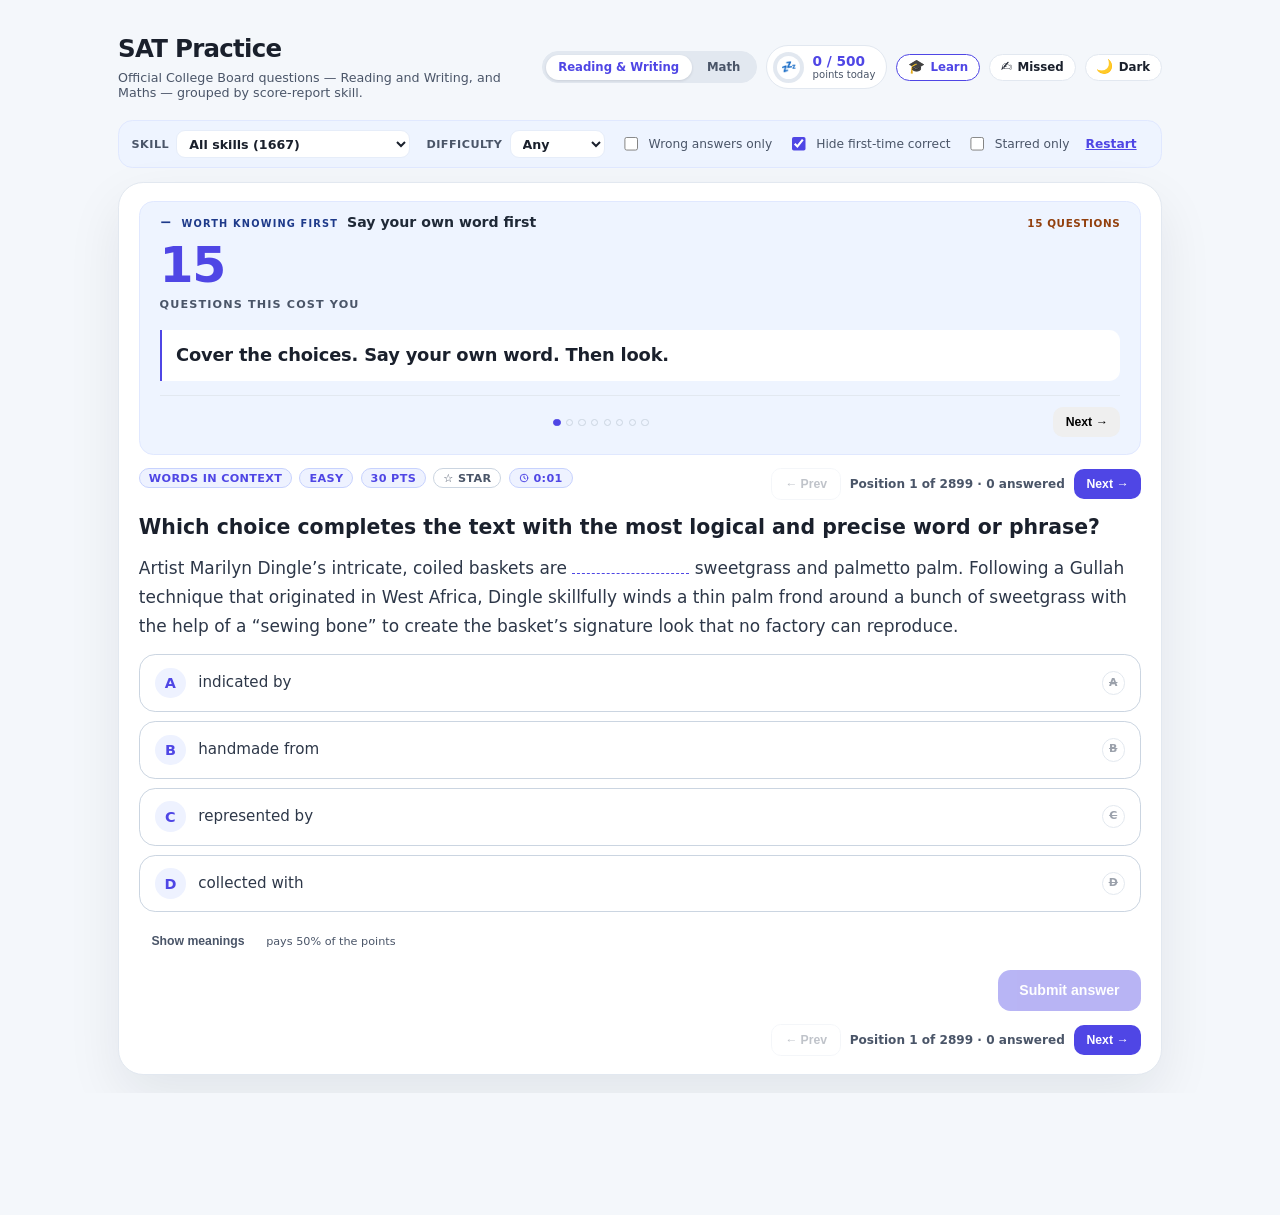
==== commit 227d879d: "learn session added" ====
--- a/index.html
+++ b/index.html
@@ -6,7 +6,7 @@
   <title>SAT Practice</title>
   <!-- ?v= bumps whenever styles.css changes, so browsers and GitHub Pages
        cannot serve a stale stylesheet against new markup. -->
-  <link rel="stylesheet" href="styles.css?v=84" />
+  <link rel="stylesheet" href="styles.css?v=89" />
   <script>
     // Applied before first paint so a saved dark preference never flashes light.
     try {
@@ -54,6 +54,14 @@
             <span class="target-lbl" id="targetLbl">points today</span>
           </span>
         </button>
+        <!-- The other half of the app: not "answer this", but "learn this, then
+             prove it three times over". Marked as the primary of the small
+             controls because on a 1410 the lessons are worth more than the
+             drill. -->
+        <button type="button" class="theme-toggle is-primary" id="openLearn" aria-haspopup="dialog">
+          <span class="theme-toggle-icon" aria-hidden="true">🎓</span>
+          <span class="theme-toggle-label">Learn</span>
+        </button>
         <!-- Every question he has missed on a real test, in one list. Shares the
              theme toggle's shape because it is the same kind of control: a small
              thing beside the ring, not competing with it. -->
@@ -140,6 +148,9 @@
             <summary class="concept-head">
               <span class="concept-kicker">Worth knowing first</span>
               <span class="concept-title" id="conceptTitle"></span>
+              <!-- What it has cost him, until he has read it; the procedure
+                   afterwards, so the folded line stays worth glancing at. -->
+              <span class="concept-hint" id="conceptHint"></span>
             </summary>
             <div class="concept-body" id="conceptBody"></div>
           </details>
@@ -388,7 +399,23 @@
     </div>
   </dialog>
 
+  <!-- Learn. A shelf of lessons, each with a three-rung ladder behind it:
+       easy, test level, hardest. Everything inside is rendered by app.js, so the
+       markup is only the frame. -->
+  <dialog class="progress-dialog learn-dialog" id="learnDialog" aria-labelledby="learnTitle">
+    <div class="progress-head">
+      <div>
+        <h2 class="progress-title" id="learnTitle">Learn</h2>
+        <p class="progress-sub" id="learnSub"></p>
+      </div>
+      <button type="button" class="dialog-close" id="closeLearn" aria-label="Close Learn">
+        <span aria-hidden="true">×</span>
+      </button>
+    </div>
+    <div class="learn-body" id="learnBody"></div>
+  </dialog>
+
   <script src="shared.js?v=11"></script>
-  <script src="app.js?v=91"></script>
+  <script src="app.js?v=98"></script>
 </body>
 </html>
--- a/styles.css
+++ b/styles.css
@@ -2807,3 +2807,640 @@
 
 .concept-trap p { color: var(--pending-fg); }
 .concept-trap .concept-h { color: var(--pending-fg); opacity: 0.8; }
+
+
+/* ---------- Concept, as a deck ---------- */
+
+/* One card at a time. min-height keeps the panel from jumping as he steps
+   through cards of different lengths, which would make it feel unstable. */
+.concept-card {
+  display: flex;
+  flex-direction: column;
+  gap: 10px;
+  min-height: 128px;
+}
+
+/* The number, at the size of a score, because scores are the thing he reads. */
+.concept-cost {
+  margin: 0 !important;
+  font-size: 3.4rem;
+  font-weight: 800;
+  line-height: 1;
+  letter-spacing: -0.03em;
+  color: var(--accent);
+  font-variant-numeric: tabular-nums;
+}
+
+.concept-cost-label {
+  margin: -4px 0 6px !important;
+  font-size: 0.78rem;
+  font-weight: 700;
+  letter-spacing: 0.1em;
+  text-transform: uppercase;
+  color: var(--muted);
+}
+
+/* The two cards that are asides rather than the spine of the lesson. */
+.concept-card.is-aside {
+  border-left: 2px dashed var(--option-border);
+  padding-left: 14px;
+}
+
+.concept-card.is-trap .concept-h,
+.concept-card.is-trap p {
+  color: var(--pending-fg);
+}
+
+.concept-card.is-trap {
+  padding: 12px 15px;
+  border: 1px solid var(--pending-fg);
+  border-radius: 12px;
+  background: var(--pending-bg);
+}
+
+.concept-card.is-memorise {
+  padding: 13px 16px;
+  border: 1px solid var(--accent-border);
+  border-radius: 12px;
+  background: var(--accent-soft);
+}
+
+.concept-card.is-memorise p { color: var(--accent); font-weight: 600; }
+
+/* The first memorise line is the hook -- COVER -> PREDICT -> MATCH. */
+.concept-card.is-memorise p:nth-of-type(2) {
+  font-size: 1.06rem;
+  font-weight: 800;
+  letter-spacing: 0.02em;
+}
+
+.concept-nav {
+  display: flex;
+  align-items: center;
+  gap: 12px;
+  margin-top: 4px;
+  padding-top: 12px;
+  border-top: 1px solid var(--rule);
+}
+
+/* Dots in the middle so the two buttons sit at the edges and never move as the
+   card changes. Each is clickable: he can jump to the example or the memorise
+   card without stepping through everything between. */
+.concept-dots {
+  display: flex;
+  gap: 6px;
+  margin: 0 auto;
+}
+
+.concept-dot {
+  width: 8px;
+  height: 8px;
+  padding: 0;
+  border-radius: 50%;
+  border: 1px solid var(--option-border);
+  background: transparent;
+  cursor: pointer;
+}
+
+.concept-dot.is-on {
+  background: var(--accent);
+  border-color: var(--accent);
+}
+
+.concept-dot:focus-visible {
+  outline: 2px solid var(--accent);
+  outline-offset: 2px;
+}
+
+.concept-next { flex-shrink: 0; }
+
+.concept-back {
+  flex-shrink: 0;
+  background: transparent;
+  border: 1px solid var(--btn-bg);
+  color: var(--muted);
+}
+
+/* The folded line: what it will cost him, or -- once read -- the procedure. */
+.concept-hint {
+  margin-left: auto;
+  font-size: 0.72rem;
+  font-weight: 700;
+  letter-spacing: 0.06em;
+  text-transform: uppercase;
+  color: var(--pending-fg);
+  white-space: nowrap;
+}
+
+.concept-hint.is-read {
+  color: var(--accent);
+  text-transform: none;
+  letter-spacing: 0.02em;
+}
+
+
+/* ---------- Learn ---------- */
+
+/* Near full screen. A rung shows a passage, four options and four explanations
+   at once, and a lesson is a whole reference sheet -- both are unreadable in a
+   box. Fixed height rather than max-height so the sticky footer has something to
+   stick to and the panel does not resize under him as he moves between screens. */
+.learn-dialog {
+  width: min(1180px, 96vw);
+  height: 92vh;
+  max-height: 92vh;
+}
+
+.learn-dialog[open] {
+  display: flex;
+  flex-direction: column;
+}
+
+.learn-body {
+  flex: 1 1 auto;
+  min-height: 0;
+  overflow-y: auto;
+  padding: 4px 22px 22px 22px;
+}
+
+/* The shelf. One tile per lesson, each carrying where he is with it. */
+.learn-grid {
+  display: grid;
+  gap: 12px;
+  grid-template-columns: repeat(auto-fit, minmax(330px, 1fr));
+}
+
+.learn-tile {
+  display: flex;
+  flex-direction: column;
+  gap: 9px;
+  padding: 16px 17px;
+  text-align: left;
+  border: 1px solid var(--option-border);
+  border-radius: 14px;
+  background: var(--card-bg);
+  cursor: pointer;
+  font: inherit;
+  color: inherit;
+  transition: border-color 0.15s, transform 0.15s;
+}
+
+.learn-tile:hover { border-color: var(--accent); transform: translateY(-1px); }
+.learn-tile:focus-visible { outline: 2px solid var(--accent); outline-offset: 2px; }
+.learn-tile.is-done { opacity: 0.72; }
+
+.learn-tile-top {
+  display: flex;
+  align-items: baseline;
+  justify-content: space-between;
+  gap: 10px;
+}
+
+.learn-tile-title { font-size: 1.02rem; font-weight: 750; }
+
+.learn-badge {
+  flex-shrink: 0;
+  padding: 3px 9px;
+  border-radius: 999px;
+  font-size: 0.66rem;
+  font-weight: 800;
+  letter-spacing: 0.07em;
+  text-transform: uppercase;
+  background: var(--accent-soft);
+  color: var(--accent);
+}
+
+.learn-badge.is-done { background: var(--correct-bg); color: var(--good-fg); }
+
+.learn-tile-rule {
+  font-size: 0.9rem;
+  line-height: 1.45;
+  color: var(--muted);
+}
+
+/* The ladder, visible before he commits to it: three rungs, and which one is
+   next. Seeing that easy comes first is most of why he will start. */
+.learn-rungs { display: flex; gap: 6px; }
+
+.learn-rung {
+  flex: 1;
+  padding: 5px 4px;
+  text-align: center;
+  border: 1px solid var(--option-border);
+  border-radius: 7px;
+  font-size: 0.68rem;
+  font-weight: 700;
+  color: var(--muted);
+}
+
+.learn-rung.is-clear {
+  border-color: var(--good-fg);
+  background: var(--correct-bg);
+  color: var(--good-fg);
+}
+
+.learn-rung.is-next {
+  border-color: var(--accent);
+  background: var(--accent-soft);
+  color: var(--accent);
+}
+
+.learn-tile-cost {
+  font-size: 0.7rem;
+  font-weight: 700;
+  letter-spacing: 0.06em;
+  text-transform: uppercase;
+  color: var(--pending-fg);
+}
+
+/* The lesson as a sheet. Two columns on anything wide, because the sections are
+   independent -- What it means, The test, The trap, the examples -- and stacking
+   them one per row turns a page into a scroll. align-items:start stops a short
+   section stretching to match a tall neighbour. */
+.learn-sheet {
+  display: grid;
+  gap: 14px;
+  grid-template-columns: repeat(auto-fit, minmax(360px, 1fr));
+  align-items: start;
+  padding-bottom: 18px;
+}
+
+.learn-sheet .concept-card {
+  min-height: 0;
+  padding: 15px 17px;
+  border: 1px solid var(--card-border);
+  border-radius: 13px;
+  background: var(--card-bg);
+}
+
+/* The cost and the rule open the sheet across the full width -- it is the
+   headline, not one section of several. Memorise closes it the same way. */
+.learn-sheet .concept-card[data-kind="cost"],
+.learn-sheet .concept-card[data-kind="memorise"] {
+  grid-column: 1 / -1;
+}
+
+.learn-sheet .concept-card[data-kind="cost"] {
+  flex-direction: row;
+  align-items: center;
+  gap: 22px;
+  border: 0;
+  background: var(--accent-soft);
+}
+
+.learn-sheet .concept-card[data-kind="cost"] .concept-cost { flex-shrink: 0; }
+
+.learn-sheet .concept-card[data-kind="cost"] .concept-cost-label {
+  flex-shrink: 0;
+  max-width: 7ch;
+  margin: 0 !important;
+  line-height: 1.3;
+}
+
+.learn-sheet .concept-card[data-kind="cost"] .concept-rule {
+  margin: 0 !important;
+  font-size: 1.15rem;
+  line-height: 1.45;
+}
+
+/* The way on, always in view, so reading the sheet never has to reach the end
+   for him to be able to start. */
+.learn-sticky {
+  position: sticky;
+  bottom: 0;
+  display: flex;
+  align-items: center;
+  justify-content: flex-end;
+  gap: 14px;
+  margin: 0 -22px -22px -22px;
+  padding: 12px 22px;
+  border-top: 1px solid var(--rule);
+  background: var(--card-bg);
+}
+
+.learn-sticky-note {
+  font-size: 0.72rem;
+  font-weight: 800;
+  letter-spacing: 0.07em;
+  text-transform: uppercase;
+  color: var(--muted);
+}
+
+/* Question and rail side by side. The rail is fixed-width because it is a
+   margin note -- if it grew with the dialog it would start competing with the
+   passage for his eye, which is the one thing it must not do. */
+.learn-work {
+  display: grid;
+  grid-template-columns: minmax(0, 1fr) 320px;
+  gap: 24px;
+  align-items: start;
+}
+
+.learn-rail {
+  position: sticky;
+  top: 0;
+  display: flex;
+  flex-direction: column;
+  gap: 7px;
+  padding: 15px 16px;
+  border: 1px solid var(--card-border);
+  border-left: 3px solid var(--accent);
+  border-radius: 11px;
+  background: var(--panel-bg);
+}
+
+.learn-rail.is-graded { border-left-color: var(--good-fg); }
+
+.learn-rail-head {
+  margin: 0 0 3px;
+  font-size: 0.72rem;
+  font-weight: 800;
+  letter-spacing: 0.09em;
+  text-transform: uppercase;
+  color: var(--accent);
+}
+
+.learn-rail.is-graded .learn-rail-head { color: var(--good-fg); }
+
+/* The procedure, in order, as a checklist he can run down beside the passage. */
+.learn-rail-steps {
+  margin: 0;
+  padding-left: 19px;
+  display: flex;
+  flex-direction: column;
+  gap: 6px;
+  font-size: 0.84rem;
+  line-height: 1.45;
+  color: var(--body-text);
+}
+
+.learn-rail-steps li::marker { color: var(--accent); font-weight: 700; }
+
+.learn-rail-tag {
+  margin: 9px 0 0;
+  font-size: 0.63rem;
+  font-weight: 800;
+  letter-spacing: 0.1em;
+  text-transform: uppercase;
+  color: var(--muted);
+}
+
+/* The one sentence the rule is decided on, lifted out of the passage, because
+   "read to the full stop" is the step he skips. */
+.learn-rail-sentence {
+  margin: 0;
+  padding: 9px 11px;
+  border-radius: 8px;
+  background: var(--chip-bg);
+  border: 1px solid var(--chip-border);
+  font-size: 0.85rem;
+  line-height: 1.5;
+  color: var(--body-text);
+}
+
+.learn-rail-note,
+.learn-rail-why,
+.learn-rail-then {
+  margin: 0;
+  font-size: 0.84rem;
+  line-height: 1.5;
+  color: var(--body-text);
+}
+
+.learn-rail-then {
+  padding-left: 10px;
+  border-left: 2px solid var(--accent-border);
+  color: var(--detail-text);
+}
+
+.learn-rail-why { color: var(--fg); }
+
+/* The signal words, as chips, because the point is that he can see there is one
+   before he reads for it. */
+.learn-rail-signals {
+  display: flex;
+  flex-wrap: wrap;
+  gap: 6px;
+  margin: 0;
+}
+
+.learn-signal {
+  padding: 3px 9px;
+  border-radius: 999px;
+  border: 1px solid var(--accent-border);
+  background: var(--accent-soft);
+  color: var(--accent);
+  font-size: 0.8rem;
+  font-weight: 750;
+}
+
+.learn-rail-hook {
+  margin: 10px 0 0;
+  padding-top: 9px;
+  border-top: 1px solid var(--rule);
+  font-size: 0.82rem;
+  font-weight: 800;
+  letter-spacing: 0.03em;
+  color: var(--good-fg);
+}
+
+/* Crumb bar: one way back, always in the same place. */
+.learn-crumb {
+  display: flex;
+  align-items: center;
+  gap: 10px;
+  margin-bottom: 14px;
+  padding-bottom: 10px;
+  border-bottom: 1px solid var(--rule);
+}
+
+.learn-crumb-back {
+  padding: 3px 9px;
+  border: 1px solid var(--option-border);
+  border-radius: 7px;
+  background: transparent;
+  color: var(--muted);
+  font: inherit;
+  font-size: 0.78rem;
+  cursor: pointer;
+}
+
+.learn-crumb-back:hover { border-color: var(--accent); color: var(--accent); }
+.learn-crumb-here { font-size: 0.85rem; font-weight: 700; }
+
+.learn-stage {
+  display: flex;
+  flex-direction: column;
+  gap: 14px;
+  /* Capped for the screens that are not the ladder (lesson, result). On the
+     ladder the grid column already sets the measure. */
+  max-width: 820px;
+}
+
+/* The rule, pinned above the question for the whole climb. He is not being
+   tested on recall here -- he is being shown the rule works. */
+.learn-reminder {
+  display: flex;
+  align-items: center;
+  gap: 11px;
+  padding: 10px 14px;
+  border: 1px solid var(--accent-border);
+  border-radius: 11px;
+  background: var(--accent-soft);
+}
+
+.learn-reminder-tag {
+  flex-shrink: 0;
+  font-size: 0.63rem;
+  font-weight: 800;
+  letter-spacing: 0.1em;
+  text-transform: uppercase;
+  color: var(--muted);
+}
+
+.learn-reminder-text {
+  flex: 1;
+  font-size: 0.95rem;
+  font-weight: 750;
+  letter-spacing: 0.02em;
+  color: var(--accent);
+}
+
+.learn-relesson {
+  flex-shrink: 0;
+  padding: 0;
+  border: 0;
+  background: none;
+  color: var(--muted);
+  font: inherit;
+  font-size: 0.74rem;
+  text-decoration: underline;
+  cursor: pointer;
+}
+
+.learn-relesson:hover { color: var(--accent); }
+
+.learn-qhead {
+  display: flex;
+  align-items: center;
+  justify-content: space-between;
+  gap: 12px;
+}
+
+.learn-step {
+  font-size: 0.7rem;
+  font-weight: 800;
+  letter-spacing: 0.08em;
+  text-transform: uppercase;
+  color: var(--muted);
+}
+
+/* Three pips, so "how much of this rung is left" needs no reading. */
+.learn-pips { display: flex; gap: 6px; }
+
+.learn-pip {
+  width: 22px;
+  height: 5px;
+  border-radius: 3px;
+  background: var(--option-border);
+}
+
+.learn-pip.is-now { background: var(--accent); }
+.learn-pip.is-right { background: var(--good-fg); }
+.learn-pip.is-wrong { background: var(--bad-fg); }
+
+.learn-foot {
+  display: flex;
+  align-items: center;
+  gap: 12px;
+  padding-top: 6px;
+}
+
+.learn-verdict { font-size: 0.92rem; font-weight: 750; }
+.learn-verdict.is-right { color: var(--good-fg); }
+.learn-verdict.is-wrong { color: var(--bad-fg); }
+
+/* Result. The score at the size of a score, same as the lesson's cost card, so
+   the two numbers in the app that mean something look alike. */
+.learn-result { align-items: flex-start; gap: 6px; }
+
+.learn-score {
+  margin: 0;
+  font-size: 3.2rem;
+  font-weight: 800;
+  line-height: 1;
+  letter-spacing: -0.03em;
+  color: var(--accent);
+  font-variant-numeric: tabular-nums;
+}
+
+.learn-score-label {
+  margin: 0 0 8px;
+  font-size: 0.74rem;
+  font-weight: 800;
+  letter-spacing: 0.1em;
+  text-transform: uppercase;
+  color: var(--muted);
+}
+
+.learn-verdict-line {
+  margin: 0;
+  max-width: 48ch;
+  font-size: 0.97rem;
+  line-height: 1.55;
+}
+
+.learn-rehook {
+  margin: 4px 0 0;
+  padding: 9px 14px;
+  border-radius: 9px;
+  background: var(--accent-soft);
+  color: var(--accent);
+  font-weight: 750;
+  letter-spacing: 0.02em;
+}
+
+/* A dialog is not the card: the same passage and options set at card size push
+   the four explanations off the bottom, and comparing two choices is the whole
+   exercise here. Same rule already applied to the Missed dialog. */
+.learn-body .question-title {
+  margin: 0;
+  font-size: 0.97rem;
+  line-height: 1.45;
+}
+
+.learn-body .cloze { font-size: 1.02rem; line-height: 1.6; }
+.learn-body .cloze.is-prose { font-size: 0.95rem; line-height: 1.58; }
+.learn-body .options { gap: 8px; }
+.learn-body .option .text { font-size: 0.95rem; }
+.learn-body .explanation { font-size: 0.86rem; line-height: 1.5; }
+
+/* Nothing selected yet, so Check does nothing -- and has to look like it. */
+.learn-foot .btn:disabled {
+  opacity: 0.45;
+  cursor: not-allowed;
+}
+
+/* The one small control that is a doorway rather than a setting. */
+.theme-toggle.is-primary {
+  border-color: var(--accent);
+  color: var(--accent);
+}
+
+.theme-toggle.is-primary:hover { background: var(--accent-soft); }
+
+/* Below this the rail cannot be a margin note, so it stops pretending: it goes
+   under the question rather than squeezing the passage to nothing. */
+@media (max-width: 900px) {
+  .learn-work { grid-template-columns: 1fr; gap: 16px; }
+  .learn-rail { position: static; }
+}
+
+@media (max-width: 620px) {
+  .learn-grid, .learn-sheet { grid-template-columns: 1fr; }
+  .learn-dialog { width: 100vw; height: 100vh; max-height: 100vh; border-radius: 0; }
+  .learn-sheet .concept-card[data-kind="cost"] { flex-direction: column; align-items: flex-start; gap: 6px; }
+  .learn-sticky { margin: 0 -15px -18px -15px; padding: 11px 15px; }
+  .learn-reminder { flex-wrap: wrap; }
+  .learn-body { padding: 4px 15px 18px 15px; }
+}
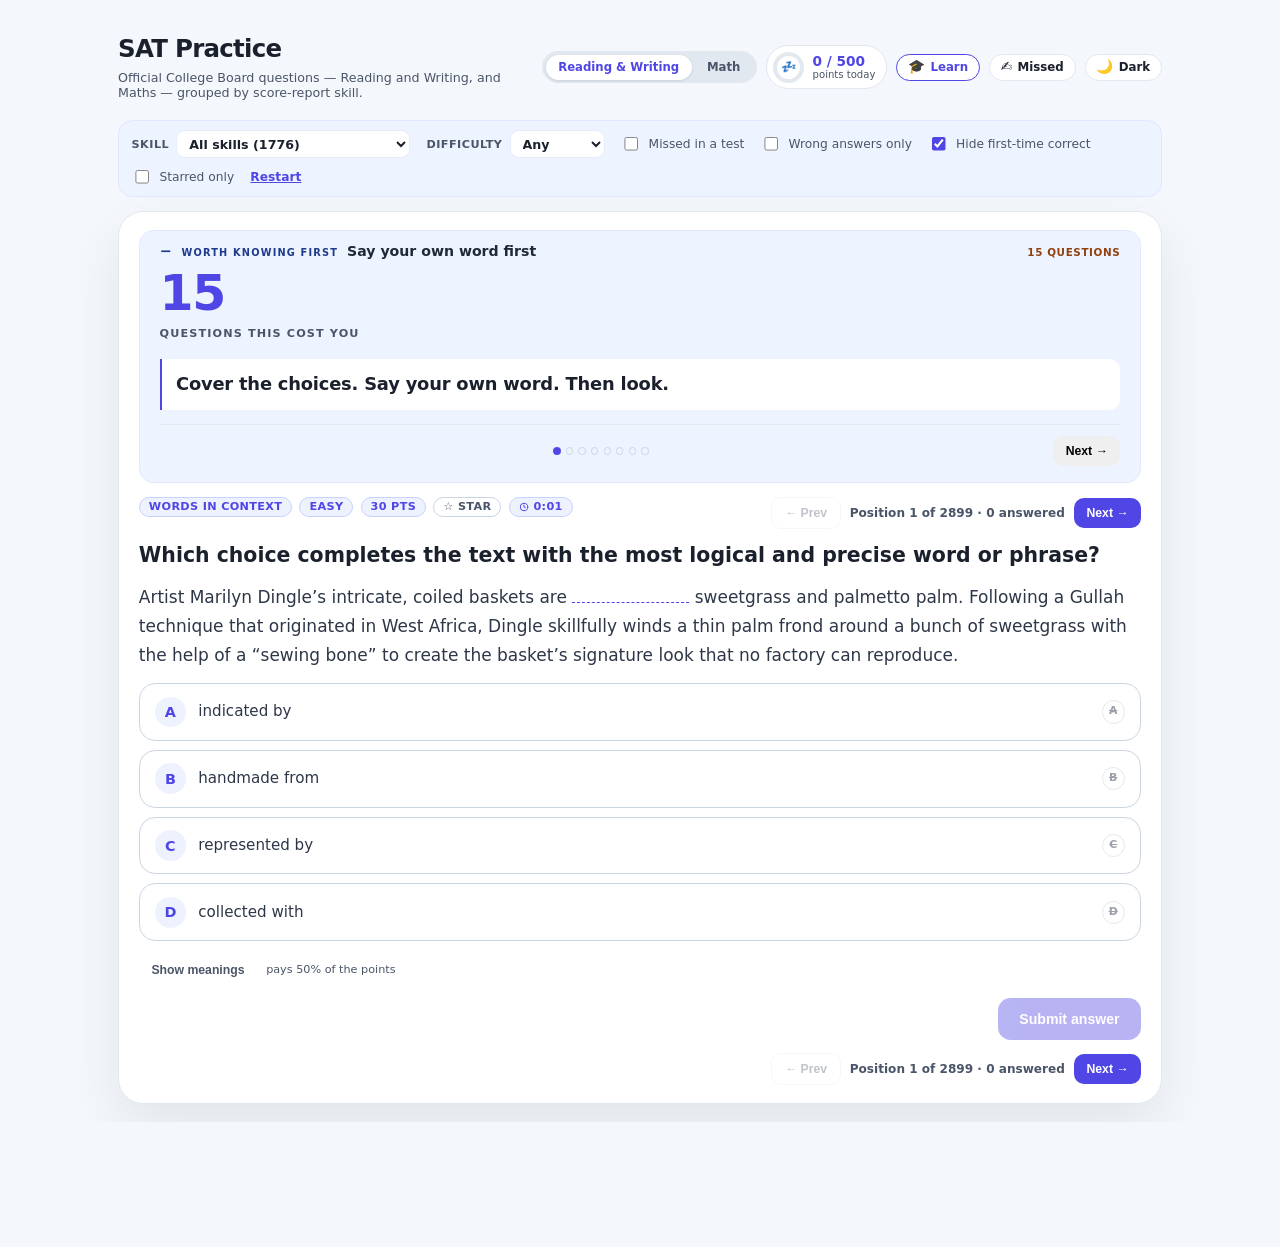
==== commit d3ce842a: "missed in test took out from ddl" ====
--- a/index.html
+++ b/index.html
@@ -6,7 +6,7 @@
   <title>SAT Practice</title>
   <!-- ?v= bumps whenever styles.css changes, so browsers and GitHub Pages
        cannot serve a stale stylesheet against new markup. -->
-  <link rel="stylesheet" href="styles.css?v=89" />
+  <link rel="stylesheet" href="styles.css?v=90" />
   <script>
     // Applied before first paint so a saved dark preference never flashes light.
     try {
@@ -93,8 +93,18 @@
           <option value="hard">Hard</option>
         </select>
       </label>
-      <!-- Only ever means anything inside "Missed in a test", so it appears with
-           that skill and is absent otherwise rather than sitting there greyed
+      <!-- A tick rather than a skill. As a skill it OCCUPIED the dropdown, so
+           choosing it cost the skill breakdown entirely -- the one thing worth
+           knowing about a set of mistakes is which skill they fall in. As a tick
+           it narrows the pool and leaves the dropdown free to answer that, with
+           counts. Works the same in both sections; maths misses are grouped by
+           College Board's own skill for the question. -->
+      <label class="switch" title="Only the questions you have missed on a real test. The Skill dropdown then counts them by skill, so you can see where they cluster.">
+        <input type="checkbox" id="missedOnlyToggle" />
+        <span>Missed in a test</span>
+      </label>
+      <!-- Only ever means anything inside the missed set, so it appears with
+           that tick and is absent otherwise rather than sitting there greyed
            out in every other view. Options are built from the set itself. -->
       <label class="control" id="testControl" hidden>
         <span>Test</span>
@@ -416,6 +426,6 @@
   </dialog>
 
   <script src="shared.js?v=11"></script>
-  <script src="app.js?v=98"></script>
+  <script src="app.js?v=102"></script>
 </body>
 </html>
--- a/styles.css
+++ b/styles.css
@@ -3444,3 +3444,62 @@
   .learn-reminder { flex-wrap: wrap; }
   .learn-body { padding: 4px 15px 18px 15px; }
 }
+
+
+/* ---------- Maths missed in a test: the page itself ---------- */
+
+/* Cropped straight out of the practice-test PDF at 200 dpi, because the
+   fractions, tables and figures have no honest text form. Capped by width so a
+   tall question scrolls with the card instead of forcing a zoom, and given a
+   paper ground in both themes -- the crop is black ink on white, and floating it
+   on a dark card makes it look like a mistake rather than a page. */
+.page-shot {
+  display: block;
+  width: 100%;
+  height: auto;
+  max-width: 620px;
+  margin: 2px 0 6px;
+  padding: 10px 12px;
+  border: 1px solid var(--card-border);
+  border-radius: 10px;
+  background: #ffffff;
+}
+
+/* Choices live inside the picture, so the row is the letter alone. Laid out as
+   four across rather than four stacked: with no text to read, a column of tall
+   empty rows is all the cost and none of the use. */
+.options.is-letters {
+  display: grid;
+  grid-template-columns: repeat(4, 1fr);
+  gap: 10px;
+}
+
+.options.is-letters .option { padding: 12px 10px; }
+
+.options.is-letters .row {
+  justify-content: center;
+  gap: 0;
+}
+
+.options.is-letters .text { display: none; }
+
+.options.is-letters .label {
+  font-size: 1.05rem;
+  font-weight: 750;
+}
+
+/* The tick and cross still have to land somewhere once it is graded. */
+.options.is-letters .option-result {
+  position: absolute;
+  top: 6px;
+  right: 8px;
+}
+
+.options.is-letters .option { position: relative; }
+
+.options.is-letters .explanation,
+.options.is-letters .gloss { display: none; }
+
+@media (max-width: 520px) {
+  .options.is-letters { grid-template-columns: repeat(2, 1fr); }
+}
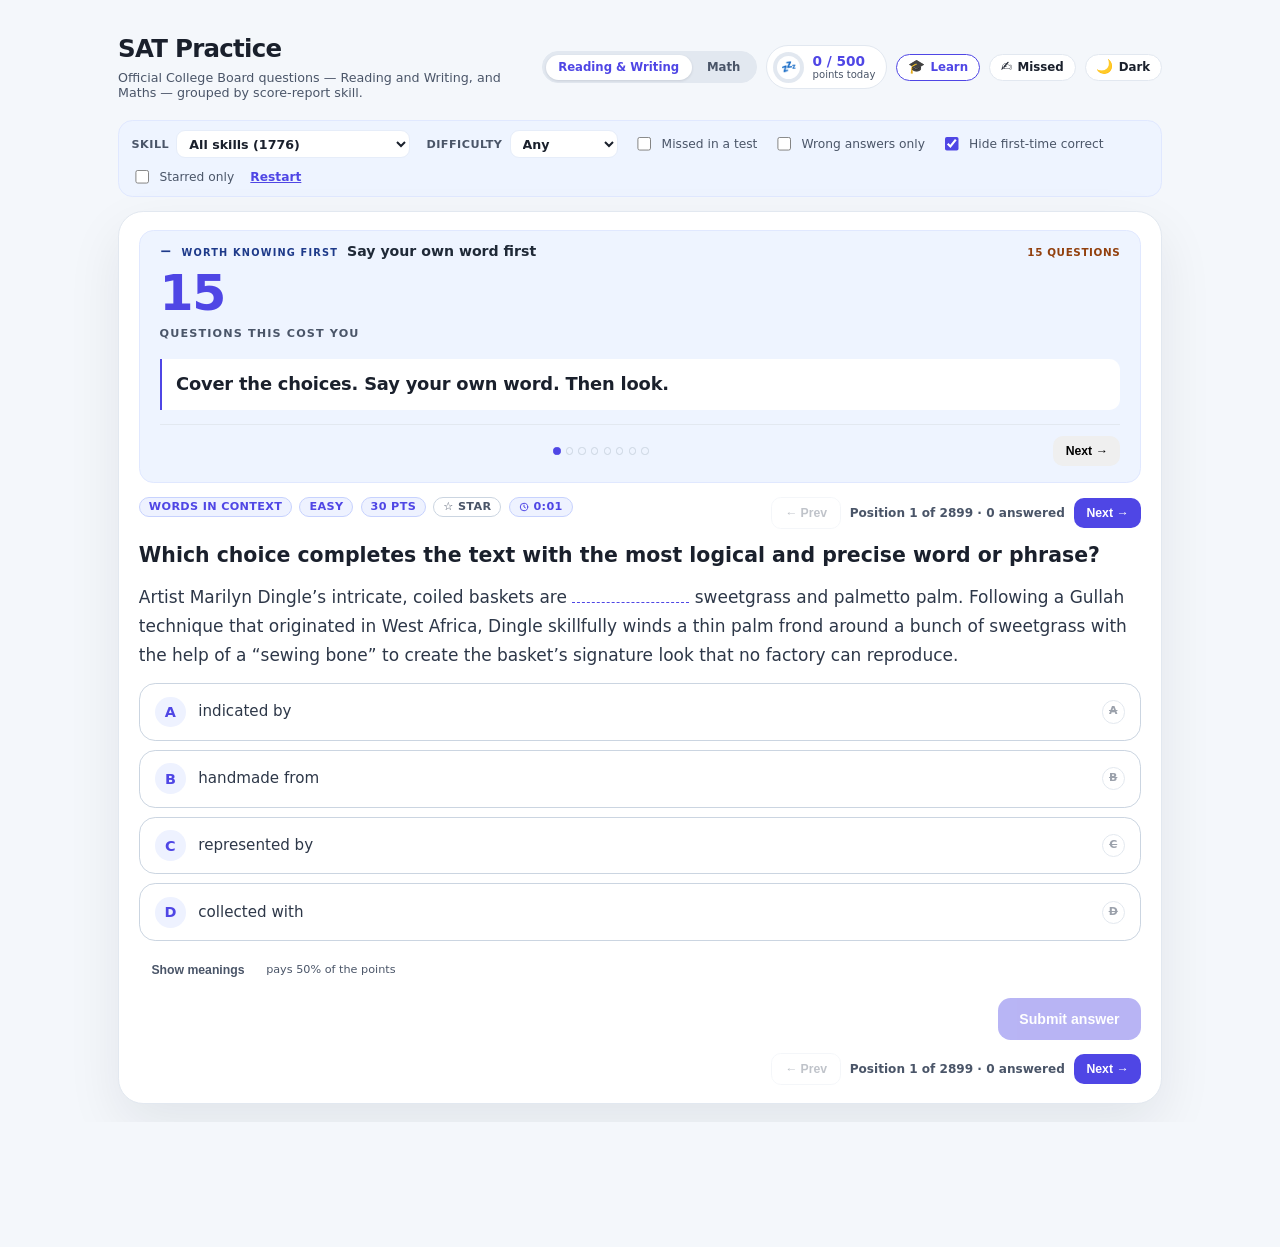
==== commit f03bb351: "maths - very hard category" ====
--- a/index.html
+++ b/index.html
@@ -91,6 +91,7 @@
           <option value="easy">Easy</option>
           <option value="medium">Medium</option>
           <option value="hard">Hard</option>
+          <option value="very-hard">Very hard</option>
         </select>
       </label>
       <!-- A tick rather than a skill. As a skill it OCCUPIED the dropdown, so
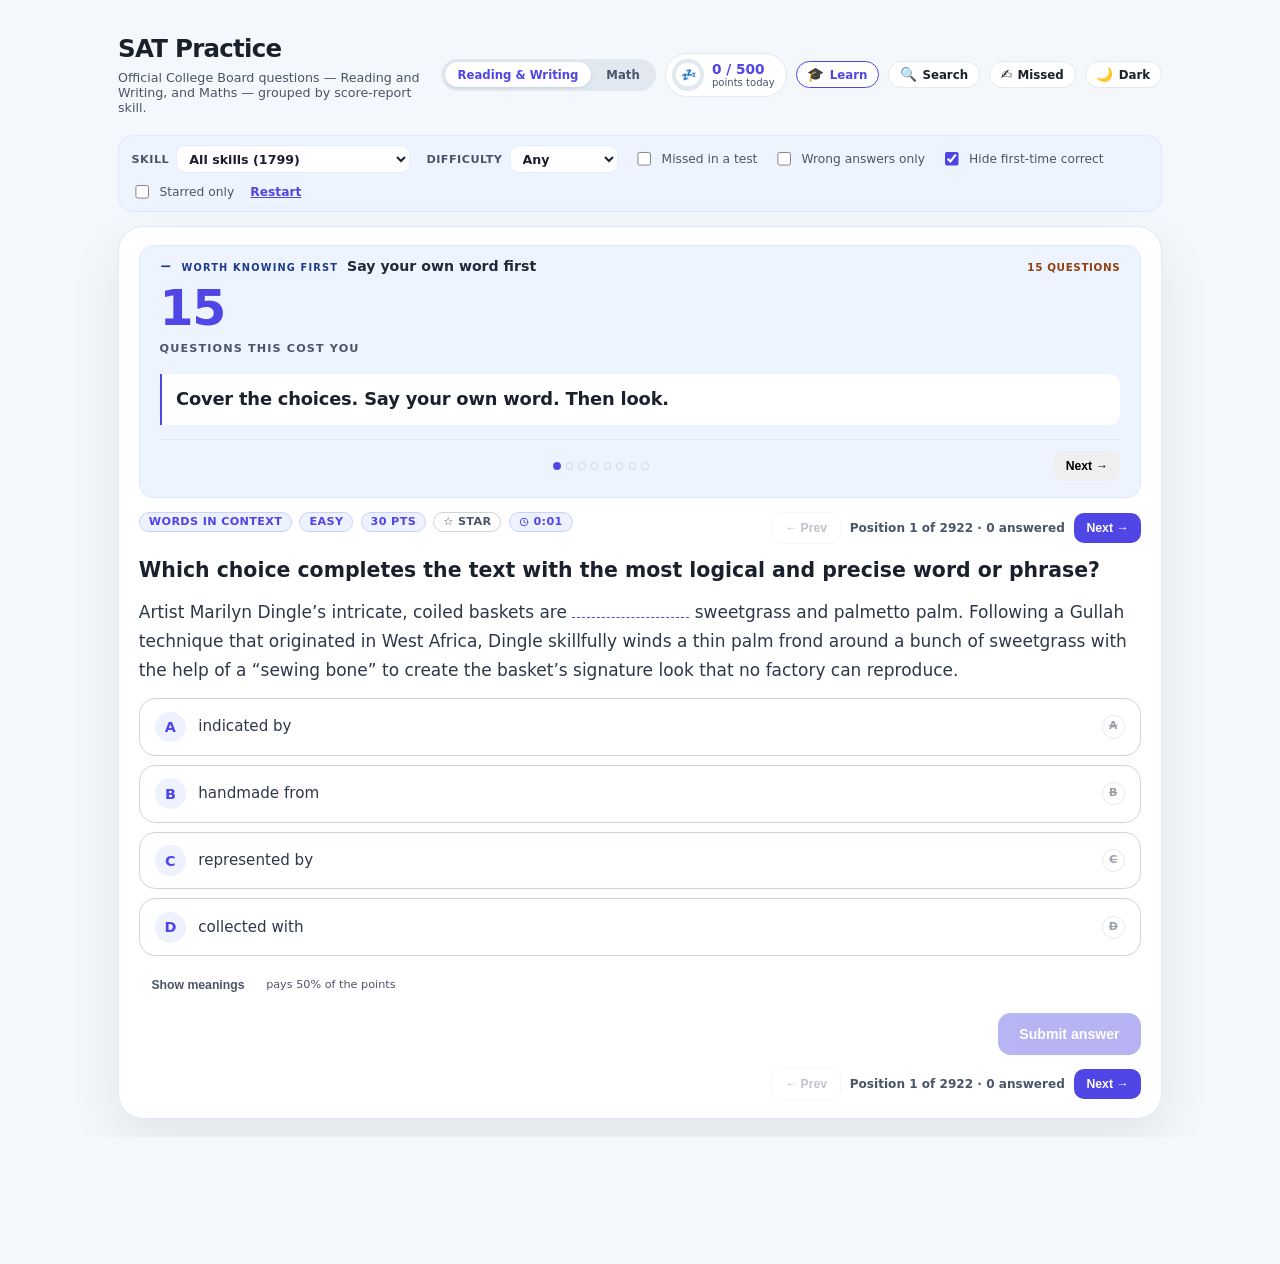
==== commit 89c5176f: "added 1 more test today" ====
--- a/index.html
+++ b/index.html
@@ -6,7 +6,7 @@
   <title>SAT Practice</title>
   <!-- ?v= bumps whenever styles.css changes, so browsers and GitHub Pages
        cannot serve a stale stylesheet against new markup. -->
-  <link rel="stylesheet" href="styles.css?v=90" />
+  <link rel="stylesheet" href="styles.css?v=98" />
   <script>
     // Applied before first paint so a saved dark preference never flashes light.
     try {
@@ -62,6 +62,13 @@
           <span class="theme-toggle-icon" aria-hidden="true">🎓</span>
           <span class="theme-toggle-label">Learn</span>
         </button>
+        <!-- Find any question by what it says. The bank is 3,700 questions and
+             the only ways in were the filters and the sequence; this is the way
+             in when he remembers the passage and not where it lives. -->
+        <button type="button" class="theme-toggle" id="openSearch" aria-haspopup="dialog">
+          <span class="theme-toggle-icon" aria-hidden="true">🔍</span>
+          <span class="theme-toggle-label">Search</span>
+        </button>
         <!-- Every question he has missed on a real test, in one list. Shares the
              theme toggle's shape because it is the same kind of control: a small
              thing beside the ring, not competing with it. -->
@@ -356,6 +363,16 @@
         <h3 class="panel-heading" id="wordsHeading">Words met</h3>
         <div class="words-list" id="wordsList"></div>
       </section>
+
+      <!-- What is still untouched, so "how much is left" has an answer that is
+           not "scroll until the questions run out". A bank he has never met is
+           worth more than one he has, and this is the only place that says how
+           much of it there is. -->
+      <section class="words-block">
+        <h3 class="panel-heading">Never attempted</h3>
+        <div class="left-rows" id="leftToDo"></div>
+        <p class="queue-note" id="leftNote"></p>
+      </section>
     </div>
   </dialog>
 
@@ -426,7 +443,40 @@
     <div class="learn-body" id="learnBody"></div>
   </dialog>
 
+  <!-- Search. One box, results underneath, and a press takes him to the
+       question in the drill. -->
+  <dialog class="progress-dialog search-dialog" id="searchDialog" aria-labelledby="searchTitle">
+    <div class="progress-head">
+      <div>
+        <h2 class="progress-title" id="searchTitle">Search</h2>
+        <p class="progress-sub" id="searchSub">Any word from a passage, a question or an answer choice.</p>
+      </div>
+      <button type="button" class="dialog-close" id="closeSearch" aria-label="Close search">
+        <span aria-hidden="true">×</span>
+      </button>
+    </div>
+
+    <div class="search-bar">
+      <input type="search" id="searchInput" class="search-input" autocomplete="off"
+             placeholder="e.g. zebras, Marianne Moore, semicolon" aria-label="Search questions" />
+      <label class="control search-scope">
+        <span>In</span>
+        <select id="searchScope">
+          <option value="all">Everything</option>
+          <option value="rw">Reading &amp; Writing</option>
+          <option value="math">Math</option>
+          <option value="missed">Missed in a test</option>
+        </select>
+      </label>
+    </div>
+
+    <div class="search-body" id="searchResults"></div>
+    <!-- Pinned to the foot of the dialog: stepping through pages should not mean
+         scrolling to the bottom of one to find the way to the next. -->
+    <div class="search-pager" id="searchPager" hidden></div>
+  </dialog>
+
   <script src="shared.js?v=11"></script>
-  <script src="app.js?v=102"></script>
+  <script src="app.js?v=110"></script>
 </body>
 </html>
--- a/styles.css
+++ b/styles.css
@@ -343,6 +343,45 @@
 .words-block {
   padding-top: 16px;
   border-top: 1px solid var(--rule);
+}
+
+/* One row per section, laid out like the day's points split above -- the same
+   question asked of a different quantity, so it reads the same way. */
+.left-rows {
+  display: grid;
+  gap: 6px;
+  margin-top: 4px;
+}
+.left-row {
+  display: flex;
+  align-items: baseline;
+  gap: 8px;
+  font-size: 0.82rem;
+  color: var(--muted);
+}
+.left-row b {
+  font-size: 1rem;
+  font-weight: 700;
+  font-variant-numeric: tabular-nums;
+  color: var(--fg);
+}
+/* The section name carries the row, so it is the one part set in the body ink. */
+.left-row .left-name {
+  font-weight: 600;
+  color: var(--fg);
+  min-width: 8.5rem;
+}
+/* Pushed to the far end: it is the same fact counted the other way round, and
+   reads as a check on the big number rather than as a second one to add up. */
+.left-row .left-of { margin-left: auto; }
+
+/* The breakdown of what "attempted" was made of, set under its own row and
+   indented to the section name so it reads as belonging to it. */
+.left-split {
+  font-size: 0.76rem;
+  color: var(--muted);
+  opacity: 0.85;
+  margin: -2px 0 2px;
 }
 
 /* Scrolls inside its own box, so a long list never makes the dialog scroll. */
@@ -1524,7 +1563,11 @@
 }
 
 /* min-width keeps the sentence from reflowing when the blank gets filled. */
-.cloze .blank {
+/* Not scoped to .cloze: a restored passage (passageHtml) renders inside
+   .math-stem instead, and 130 of those carry a blank. Scoped, they came out as an
+   empty span -- "Ezra Pound's poetry can be hard to : it is dense" with nothing
+   between the word and the colon. */
+.blank {
   display: inline-block;
   min-width: 130px;
   border-bottom: 2px dashed var(--accent);
@@ -1533,8 +1576,16 @@
   font-weight: 700;
 }
 
-.cloze .blank.filled {
+.blank.filled {
   border-bottom-style: solid;
+}
+
+/* The word shown is the right one, and it was not his. Coloured as the correct
+   answer so he cannot read the finished sentence back as a record of what he
+   put -- the option list already carries that, crossed. */
+.blank.filled.is-corrected {
+  color: var(--good-fg);
+  border-bottom-color: var(--good-fg);
 }
 
 /* The adverb itself carries the weight; the gloss sits beside it in muted text. */
@@ -1886,7 +1937,7 @@
     font-size: 1.05rem;
   }
 
-  .cloze .blank {
+  .blank {
     min-width: 90px;
   }
 }
@@ -2340,7 +2391,7 @@
   line-height: 1.6;
 }
 
-.question-body .cloze .blank {
+.question-body .blank {
   min-width: 96px;
 }
 
@@ -3503,3 +3554,241 @@
 @media (max-width: 520px) {
   .options.is-letters { grid-template-columns: repeat(2, 1fr); }
 }
+
+
+/* ---------- Verse ----------
+
+   A poem arrives from the API as a blockquote with one <p> per line, which is
+   exactly right -- but the passage's paragraph rule puts 12px under every one of
+   them, and a sonnet set double-spaced reads as fourteen paragraphs rather than a
+   poem. Inside a blockquote the lines close up and the block is indented and
+   ruled instead, so the shape on screen is the shape on the page. */
+.math-stem blockquote {
+  margin: 12px 0;
+  padding: 2px 0 2px 16px;
+  border-left: 2px solid var(--rule);
+}
+
+.math-stem blockquote p {
+  margin: 0;
+  /* Verse is set by the line, so a long one wraps with a hanging indent rather
+     than starting flush and reading as a new line of the poem. */
+  padding-left: 1.4em;
+  text-indent: -1.4em;
+  line-height: 1.55;
+}
+
+/* A stanza break is a blank line, not a paragraph gap. */
+.math-stem blockquote p:empty { height: 0.7em; padding: 0; }
+
+.math-stem blockquote + p { margin-top: 12px; }
+
+/* The line-number gutter some poems carry ("5", "10") is set as its own element;
+   keep it out of the reading measure. */
+.math-stem blockquote sup { color: var(--muted); font-size: 0.72em; }
+
+/* The four poems the API sends as bare paragraphs rather than a blockquote --
+   see markVerse. Same treatment, applied to the run itself. */
+.math-stem.is-verse > p {
+  margin: 0;
+  padding-left: 1.4em;
+  text-indent: -1.4em;
+  line-height: 1.55;
+}
+
+/* The opening line is the attribution, not a line of the poem. */
+.math-stem.is-verse > p:first-child {
+  margin-bottom: 12px;
+  padding-left: 0;
+  text-indent: 0;
+}
+
+
+/* ---------- Search ---------- */
+
+.search-dialog {
+  width: min(1180px, 96vw);
+  height: 92vh;
+  max-height: 92vh;
+}
+
+.search-dialog[open] { display: flex; flex-direction: column; }
+
+.search-bar {
+  display: flex;
+  gap: 12px;
+  align-items: flex-end;
+  padding: 0 22px 12px 22px;
+  border-bottom: 1px solid var(--rule);
+}
+
+.search-input {
+  flex: 1 1 auto;
+  min-width: 0;
+  padding: 11px 14px;
+  border: 1px solid var(--option-border);
+  border-radius: 10px;
+  background: var(--option-bg);
+  color: var(--fg);
+  font: inherit;
+  font-size: 1rem;
+}
+
+.search-input:focus {
+  outline: none;
+  border-color: var(--accent);
+  box-shadow: 0 0 0 3px var(--accent-soft);
+}
+
+.search-scope { flex: 0 0 auto; }
+
+.search-body {
+  flex: 1 1 auto;
+  min-height: 0;
+  overflow-y: auto;
+  padding: 12px 22px 22px 22px;
+  display: flex;
+  flex-direction: column;
+  gap: 8px;
+}
+
+/* One result. The whole row is the button: he is choosing a question, not
+   operating a control inside it. */
+.search-row {
+  display: flex;
+  flex-direction: column;
+  gap: 6px;
+  width: 100%;
+  padding: 11px 14px;
+  text-align: left;
+  border: 1px solid var(--card-border);
+  border-radius: 11px;
+  background: var(--card-bg);
+  font: inherit;
+  color: inherit;
+  cursor: pointer;
+}
+
+.search-row:hover { border-color: var(--accent); }
+.search-row:focus-visible { outline: 2px solid var(--accent); outline-offset: 2px; }
+
+.search-row-head {
+  display: flex;
+  flex-wrap: wrap;
+  align-items: baseline;
+  gap: 10px;
+}
+
+.search-skill {
+  font-size: 0.8rem;
+  font-weight: 750;
+  color: var(--accent);
+}
+
+.search-where, .search-diff {
+  font-size: 0.7rem;
+  font-weight: 700;
+  letter-spacing: 0.05em;
+  text-transform: uppercase;
+  color: var(--muted);
+}
+
+.search-done {
+  margin-left: auto;
+  font-size: 0.68rem;
+  font-weight: 800;
+  letter-spacing: 0.06em;
+  text-transform: uppercase;
+  color: var(--pending-fg);
+}
+
+.search-done.is-right { color: var(--good-fg); }
+
+.search-snippet {
+  margin: 0;
+  font-size: 0.88rem;
+  line-height: 1.5;
+  color: var(--detail-text);
+  /* Two lines, so a long passage cannot push the next result off the screen. */
+  display: -webkit-box;
+  -webkit-line-clamp: 2;
+  -webkit-box-orient: vertical;
+  overflow: hidden;
+}
+
+/* The matched words, so he can see at a glance why the row is here. */
+.search-snippet mark {
+  padding: 0 2px;
+  border-radius: 3px;
+  background: var(--accent-soft);
+  color: var(--accent);
+  font-weight: 700;
+}
+
+/* A result that refused to open. It has to look different from one he simply
+   has not pressed yet. */
+.search-row.is-stuck {
+  border-color: var(--bad-fg);
+  background: var(--incorrect-bg);
+}
+
+.search-row.is-stuck .search-snippet {
+  color: var(--bad-fg);
+  -webkit-line-clamp: 4;
+}
+
+.search-empty {
+  margin: 6px 0;
+  max-width: 52ch;
+  font-size: 0.92rem;
+  line-height: 1.6;
+  color: var(--muted);
+}
+
+/* Compact pager: two arrows and where he is. Sits on the dialog floor so it is
+   reachable without scrolling the list to its end. */
+.search-pager {
+  display: flex;
+  align-items: center;
+  justify-content: center;
+  gap: 14px;
+  padding: 10px 22px;
+  border-top: 1px solid var(--rule);
+  background: var(--card-bg);
+}
+
+.search-page-btn {
+  width: 30px;
+  height: 30px;
+  padding: 0;
+  border: 1px solid var(--option-border);
+  border-radius: 8px;
+  background: transparent;
+  color: var(--fg);
+  font: inherit;
+  font-size: 1.15rem;
+  line-height: 1;
+  cursor: pointer;
+}
+
+.search-page-btn:hover:not(:disabled) { border-color: var(--accent); color: var(--accent); }
+.search-page-btn:focus-visible { outline: 2px solid var(--accent); outline-offset: 2px; }
+.search-page-btn:disabled { opacity: 0.35; cursor: default; }
+
+.search-page-at {
+  min-width: 12ch;
+  text-align: center;
+  font-size: 0.74rem;
+  font-weight: 800;
+  letter-spacing: 0.06em;
+  text-transform: uppercase;
+  color: var(--muted);
+  font-variant-numeric: tabular-nums;
+}
+
+@media (max-width: 620px) {
+  .search-dialog { width: 100vw; height: 100vh; max-height: 100vh; border-radius: 0; }
+  .search-pager { padding: 10px 15px; }
+  .search-bar { flex-direction: column; align-items: stretch; padding: 0 15px 12px 15px; }
+  .search-body { padding: 12px 15px 18px 15px; }
+}
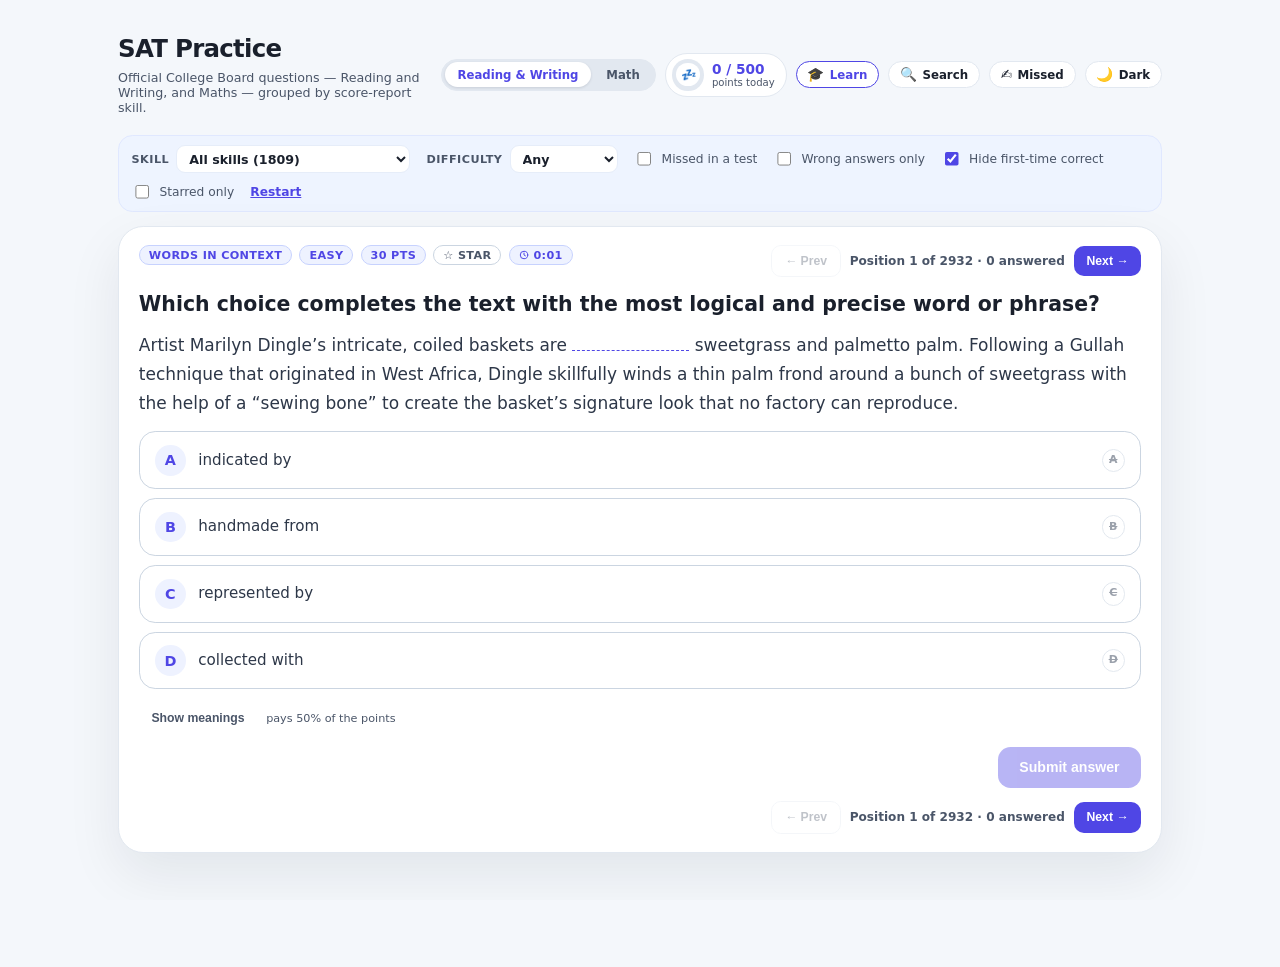
==== commit c803a112: "added test #9" ====
--- a/index.html
+++ b/index.html
@@ -6,7 +6,7 @@
   <title>SAT Practice</title>
   <!-- ?v= bumps whenever styles.css changes, so browsers and GitHub Pages
        cannot serve a stale stylesheet against new markup. -->
-  <link rel="stylesheet" href="styles.css?v=98" />
+  <link rel="stylesheet" href="styles.css?v=99" />
   <script>
     // Applied before first paint so a saved dark preference never flashes light.
     try {
@@ -158,21 +158,6 @@
             <button type="button" class="btn btn-small day-done-go" id="dayDoneGo">Keep going</button>
           </div>
 
-          <!-- The rule behind the skill he is working, ahead of the questions on
-               it. <details> so it opens once and then folds away: a lesson he has
-               read is furniture, and one he has not is the whole point. Whether it
-               is folded is remembered. -->
-          <details class="concept" id="conceptPanel" hidden>
-            <summary class="concept-head">
-              <span class="concept-kicker">Worth knowing first</span>
-              <span class="concept-title" id="conceptTitle"></span>
-              <!-- What it has cost him, until he has read it; the procedure
-                   afterwards, so the folded line stays worth glancing at. -->
-              <span class="concept-hint" id="conceptHint"></span>
-            </summary>
-            <div class="concept-body" id="conceptBody"></div>
-          </details>
-
           <!-- The pager rides the badge line rather than taking a row of its own:
                that line is mostly empty, and the title below keeps full width to
                wrap in. A second copy sits at the foot of the card, right-aligned
@@ -477,6 +462,6 @@
   </dialog>
 
   <script src="shared.js?v=11"></script>
-  <script src="app.js?v=110"></script>
+  <script src="app.js?v=113"></script>
 </body>
 </html>
--- a/styles.css
+++ b/styles.css
@@ -2544,82 +2544,6 @@
   color: var(--pending-fg);
 }
 
-/* ---------- Concept ---------- */
-
-/* The rule behind the skill, above the questions on it. Panel-coloured rather
-   than card-coloured so it reads as something about the set he is working, not
-   as part of this particular question. */
-.concept {
-  border: 1px solid var(--panel-border);
-  border-radius: 16px;
-  background: var(--panel-bg);
-  color: var(--body-text);
-}
-
-.concept-head {
-  display: flex;
-  align-items: baseline;
-  gap: 10px;
-  flex-wrap: wrap;
-  /* Matches the body's padding, so the title sits on the same left edge as
-     everything it introduces. */
-  padding: 13px 22px;
-  cursor: pointer;
-  list-style: none;
-}
-
-.concept-head::-webkit-details-marker { display: none; }
-
-.concept-head::before {
-  content: "+";
-  flex: none;
-  width: 0.9em;
-  color: var(--panel-fg);
-  font-weight: 800;
-}
-
-.concept[open] .concept-head::before { content: "\2212"; }
-
-.concept-kicker {
-  font-size: 0.68rem;
-  font-weight: 800;
-  letter-spacing: 0.12em;
-  text-transform: uppercase;
-  color: var(--panel-fg);
-}
-
-.concept-title {
-  font-size: 0.98rem;
-  font-weight: 700;
-  color: var(--heading);
-}
-
-.concept-head:focus-visible {
-  outline: 2px solid var(--accent);
-  outline-offset: 2px;
-}
-
-/* Everything to the same width. Capping the prose for reading measure and
-   leaving the boxes full width was defensible on paper and looked like a fault
-   on screen -- a ragged right edge reads as broken, whatever the reason for it.
-   Line length is controlled by the panel's padding instead, which shortens every
-   line by the same amount and leaves nothing ending in a different place. */
-.concept-body {
-  display: flex;
-  flex-direction: column;
-  gap: 10px;
-  padding: 0 22px 18px 22px;
-  font-size: 0.92rem;
-  line-height: 1.62;
-}
-
-.concept-body p { margin: 0; }
-
-.concept-why {
-  font-weight: 700;
-  color: var(--panel-fg);
-}
-
 /* The rule itself, given the weight of the thing everything else explains. */
 /* Four words he is meant to keep, so they get the size of a heading rather than
    the size of a note. */
@@ -2651,13 +2575,6 @@
   gap: 4px;
 }
 
-.concept-example {
-  padding: 12px 14px;
-  border: 1px solid var(--card-border);
-  border-radius: 12px;
-  background: var(--card-bg);
-}
-
 .concept-src {
   font-size: 0.7rem;
   font-weight: 800;
@@ -2708,18 +2625,6 @@
   border: 1px solid var(--accent-border);
   color: var(--accent);
   font-weight: 700;
-}
-
-/* Sits under the rule box the moment a question on this rule goes wrong. */
-.concept-jump {
-  align-self: flex-start;
-  background: transparent;
-  border: 1px solid var(--accent-border);
-  color: var(--accent);
-}
-
-.concept-jump:hover {
-  background: var(--accent-soft);
 }
 
 
@@ -2800,64 +2705,7 @@
   font-weight: 600;
 }
 
-/* The closing block: the whole rule compressed to three lines. */
-.concept-memorise {
-  display: flex;
-  flex-direction: column;
-  gap: 6px;
-  padding: 13px 16px;
-  border: 1px solid var(--accent-border);
-  border-radius: 12px;
-  background: var(--accent-soft);
-}
-
-.concept-memorise p {
-  font-size: 0.92rem;
-  font-weight: 600;
-  color: var(--accent);
-}
-
-.concept-memorise .concept-h {
-  color: var(--accent);
-  opacity: 0.75;
-}
-
-/* A lesson whose first memorise line is the hook -- COVER → PREDICT → MATCH --
-   gets it at heading size. The lines under it are the expansion. */
-.concept-memorise p:nth-of-type(2) {
-  font-size: 1.06rem;
-  font-weight: 800;
-  letter-spacing: 0.02em;
-}
-
-
-/* The exception, in one place. Bordered rather than filled: it is a footnote to
-   the rule, not a second rule competing with it. */
-.concept-exception {
-  display: flex;
-  flex-direction: column;
-  gap: 8px;
-  padding: 12px 15px;
-  border: 1px dashed var(--option-border);
-  border-radius: 12px;
-}
-
-.concept-exception .concept-pair { margin: 0; }
-
-/* The diagnosis, given a box of its own. He is not failing to understand verbs;
-   he is deciding before he has read far enough to decide. */
-.concept-trap {
-  display: flex;
-  flex-direction: column;
-  gap: 6px;
-  padding: 12px 15px;
-  border: 1px solid var(--pending-fg);
-  border-radius: 12px;
-  background: var(--pending-bg);
-}
-
-.concept-trap p { color: var(--pending-fg); }
-.concept-trap .concept-h { color: var(--pending-fg); opacity: 0.8; }
+
 
 
 /* ---------- Concept, as a deck ---------- */
@@ -2922,70 +2770,6 @@
 .concept-card.is-memorise p:nth-of-type(2) {
   font-size: 1.06rem;
   font-weight: 800;
-  letter-spacing: 0.02em;
-}
-
-.concept-nav {
-  display: flex;
-  align-items: center;
-  gap: 12px;
-  margin-top: 4px;
-  padding-top: 12px;
-  border-top: 1px solid var(--rule);
-}
-
-/* Dots in the middle so the two buttons sit at the edges and never move as the
-   card changes. Each is clickable: he can jump to the example or the memorise
-   card without stepping through everything between. */
-.concept-dots {
-  display: flex;
-  gap: 6px;
-  margin: 0 auto;
-}
-
-.concept-dot {
-  width: 8px;
-  height: 8px;
-  padding: 0;
-  border-radius: 50%;
-  border: 1px solid var(--option-border);
-  background: transparent;
-  cursor: pointer;
-}
-
-.concept-dot.is-on {
-  background: var(--accent);
-  border-color: var(--accent);
-}
-
-.concept-dot:focus-visible {
-  outline: 2px solid var(--accent);
-  outline-offset: 2px;
-}
-
-.concept-next { flex-shrink: 0; }
-
-.concept-back {
-  flex-shrink: 0;
-  background: transparent;
-  border: 1px solid var(--btn-bg);
-  color: var(--muted);
-}
-
-/* The folded line: what it will cost him, or -- once read -- the procedure. */
-.concept-hint {
-  margin-left: auto;
-  font-size: 0.72rem;
-  font-weight: 700;
-  letter-spacing: 0.06em;
-  text-transform: uppercase;
-  color: var(--pending-fg);
-  white-space: nowrap;
-}
-
-.concept-hint.is-read {
-  color: var(--accent);
-  text-transform: none;
   letter-spacing: 0.02em;
 }
 
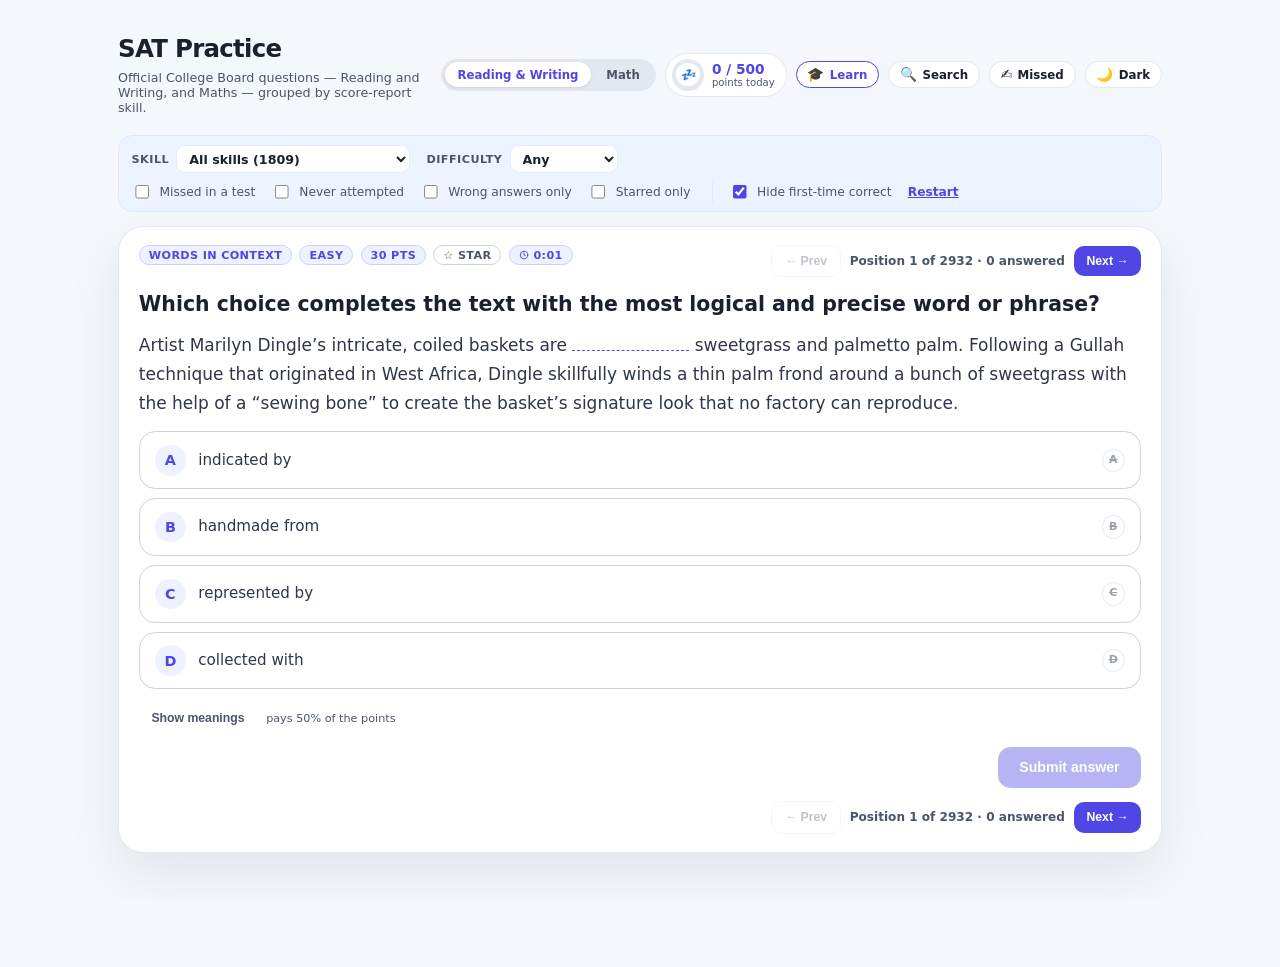
==== commit 92c424cf: "Added Never attempted" ====
--- a/index.html
+++ b/index.html
@@ -6,7 +6,7 @@
   <title>SAT Practice</title>
   <!-- ?v= bumps whenever styles.css changes, so browsers and GitHub Pages
        cannot serve a stale stylesheet against new markup. -->
-  <link rel="stylesheet" href="styles.css?v=99" />
+  <link rel="stylesheet" href="styles.css?v=103" />
   <script>
     // Applied before first paint so a saved dark preference never flashes light.
     try {
@@ -86,61 +86,86 @@
     <!-- One compact bar. The skill list is built from the loaded banks and
          grouped by domain inside the dropdown, so the four score-report
          headings survive without costing four rows of screen. -->
+    <!-- Two rows, and the split is the meaning: the top one NARROWS whatever set
+         is chosen, the bottom one CHOOSES it. They were interleaved before -- a
+         tick sitting between two dropdowns -- so neither group read as a group,
+         and the two ticks that now combine sat on different lines. -->
     <div class="controls">
-      <label class="control">
-        <span>Skill</span>
-        <select id="skillSelect"></select>
-      </label>
-      <label class="control">
-        <span>Difficulty</span>
-        <select id="difficultySelect">
-          <option value="all">Any</option>
-          <option value="easy">Easy</option>
-          <option value="medium">Medium</option>
-          <option value="hard">Hard</option>
-          <option value="very-hard">Very hard</option>
-        </select>
-      </label>
-      <!-- A tick rather than a skill. As a skill it OCCUPIED the dropdown, so
-           choosing it cost the skill breakdown entirely -- the one thing worth
-           knowing about a set of mistakes is which skill they fall in. As a tick
-           it narrows the pool and leaves the dropdown free to answer that, with
-           counts. Works the same in both sections; maths misses are grouped by
-           College Board's own skill for the question. -->
-      <label class="switch" title="Only the questions you have missed on a real test. The Skill dropdown then counts them by skill, so you can see where they cluster.">
-        <input type="checkbox" id="missedOnlyToggle" />
-        <span>Missed in a test</span>
-      </label>
-      <!-- Only ever means anything inside the missed set, so it appears with
-           that tick and is absent otherwise rather than sitting there greyed
-           out in every other view. Options are built from the set itself. -->
-      <label class="control" id="testControl" hidden>
-        <span>Test</span>
-        <select id="testSelect"></select>
-      </label>
-      <!-- Questions he has missed are kept out of the ordinary sequence and
-           gathered here, so they can be worked through as a set rather than met
-           one at a time weeks apart. Nothing is deleted; this tick is where they
-           live. -->
-      <label class="switch" title="Questions you have missed are held out of the normal sequence and collected here. Tick to work through them as a set.">
-        <input type="checkbox" id="wrongOnlyToggle" />
-        <span>Wrong answers only</span>
-      </label>
-      <!-- On by default: the useful set is what he has still to get right, not
-           the whole bank. Nothing is deleted -- the counts stay in his history
-           and unticking brings every one of them straight back. -->
-      <label class="switch" title="Hides questions answered correctly first time and never missed since. Nothing is deleted — untick to practise them again.">
-        <input type="checkbox" id="hideAcedToggle" checked />
-        <span>Hide first-time correct</span>
-      </label>
-      <!-- The only set he picks by hand. Inside it the two automatic retirements
-           are off: a question he starred must not disappear because he later got
-           it right. -->
-      <label class="switch" title="Only the questions you have starred. Star and unstar them on the question itself — nothing here is automatic.">
-        <input type="checkbox" id="starredOnlyToggle" />
-        <span>Starred only</span>
-      </label>
-      <button type="button" class="link-btn" id="restartSequence">Restart</button>
+      <div class="controls-row">
+        <label class="control">
+          <span>Skill</span>
+          <select id="skillSelect"></select>
+        </label>
+        <label class="control">
+          <span>Difficulty</span>
+          <select id="difficultySelect">
+            <option value="all">Any</option>
+            <option value="easy">Easy</option>
+            <option value="medium">Medium</option>
+            <option value="hard">Hard</option>
+            <option value="very-hard">Very hard</option>
+          </select>
+        </label>
+        <!-- Only ever means anything inside the missed set, so it appears with
+             that tick and is absent otherwise rather than sitting there greyed
+             out in every other view. Options are built from the set itself. Last
+             of the three because it is the narrowest. -->
+        <label class="control" id="testControl" hidden>
+          <span>Test</span>
+          <select id="testSelect"></select>
+        </label>
+      </div>
+
+      <div class="controls-row">
+        <!-- The four set ticks, then the one retirement, then the action. The two
+             that draw a pool out of the bank come first and sit together, because
+             ticking both means the two sets at once. -->
+        <!-- A tick rather than a skill. As a skill it OCCUPIED the dropdown, so
+             choosing it cost the skill breakdown entirely -- the one thing worth
+             knowing about a set of mistakes is which skill they fall in. As a tick
+             it narrows the pool and leaves the dropdown free to answer that, with
+             counts. Works the same in both sections; maths misses are grouped by
+             College Board's own skill for the question. -->
+        <label class="switch" title="Only the questions you have missed on a real test. The Skill dropdown then counts them by skill, so you can see where they cluster.">
+          <input type="checkbox" id="missedOnlyToggle" />
+          <span>Missed in a test</span>
+        </label>
+        <!-- Never answered in the app and never met on a practice test either.
+             Composes with the Difficulty dropdown, which is the point: "never
+             attempted, hard" is the set worth working, and neither half of that is
+             useful on its own. Ticked alongside "Missed in a test" it means the two
+             sets TOGETHER -- his own mistakes plus fresh material -- because ANDing
+             them would be empty by definition. -->
+        <label class="switch" title="Only questions you have never answered here and never met on a practice test. Pair it with Difficulty — or with 'Missed in a test' to work both sets at once.">
+          <input type="checkbox" id="neverOnlyToggle" />
+          <span>Never attempted</span>
+        </label>
+        <!-- Questions he has missed are kept out of the ordinary sequence and
+             gathered here, so they can be worked through as a set rather than met
+             one at a time weeks apart. Nothing is deleted; this tick is where they
+             live. -->
+        <label class="switch" title="Questions you have missed are held out of the normal sequence and collected here. Tick to work through them as a set.">
+          <input type="checkbox" id="wrongOnlyToggle" />
+          <span>Wrong answers only</span>
+        </label>
+        <!-- The only set he picks by hand. Inside it the two automatic retirements
+             are off: a question he starred must not disappear because he later got
+             it right. -->
+        <label class="switch" title="Only the questions you have starred. Star and unstar them on the question itself — nothing here is automatic.">
+          <input type="checkbox" id="starredOnlyToggle" />
+          <span>Starred only</span>
+        </label>
+        <!-- Different in kind from the four above -- it does not choose a set, it
+             takes finished questions out of one -- so it sits after them, with a
+             rule between. On by default: the useful set is what he has still to get
+             right, not the whole bank. Nothing is deleted; unticking brings every
+             one of them straight back. -->
+        <label class="switch is-apart" title="Hides questions answered correctly first time and never missed since. Nothing is deleted — untick to practise them again.">
+          <input type="checkbox" id="hideAcedToggle" checked />
+          <span>Hide first-time correct</span>
+        </label>
+        <button type="button" class="link-btn" id="restartSequence">Restart</button>
+      </div>
     </div>
 
     <div class="layout">
@@ -462,6 +487,6 @@
   </dialog>
 
   <script src="shared.js?v=11"></script>
-  <script src="app.js?v=113"></script>
+  <script src="app.js?v=120"></script>
 </body>
 </html>
--- a/styles.css
+++ b/styles.css
@@ -1459,16 +1459,33 @@
 /* Everything that scopes the question set lives on one line, so the question
    itself stays near the top of the page. */
 
+/* Two rows that stay two rows: the top narrows, the bottom chooses. Left to one
+   wrapping flex container the split fell wherever the window happened to be wide,
+   which is how a tick ended up between two dropdowns. */
 .controls {
   display: flex;
-  flex-wrap: wrap;
-  align-items: center;
-  gap: 10px 18px;
+  flex-direction: column;
+  gap: 10px;
   padding: 10px 14px;
   margin-bottom: 16px;
   border-radius: 16px;
   background: var(--panel-bg);
   border: 1px solid var(--panel-border);
+}
+
+.controls-row {
+  display: flex;
+  flex-wrap: wrap;
+  align-items: center;
+  gap: 10px 18px;
+}
+
+/* The retirement tick is not one of the four set ticks, so it is fenced off from
+   them rather than reading as a fifth. */
+.switch.is-apart {
+  margin-left: 6px;
+  padding-left: 18px;
+  border-left: 1px solid var(--panel-border);
 }
 
 .control {
